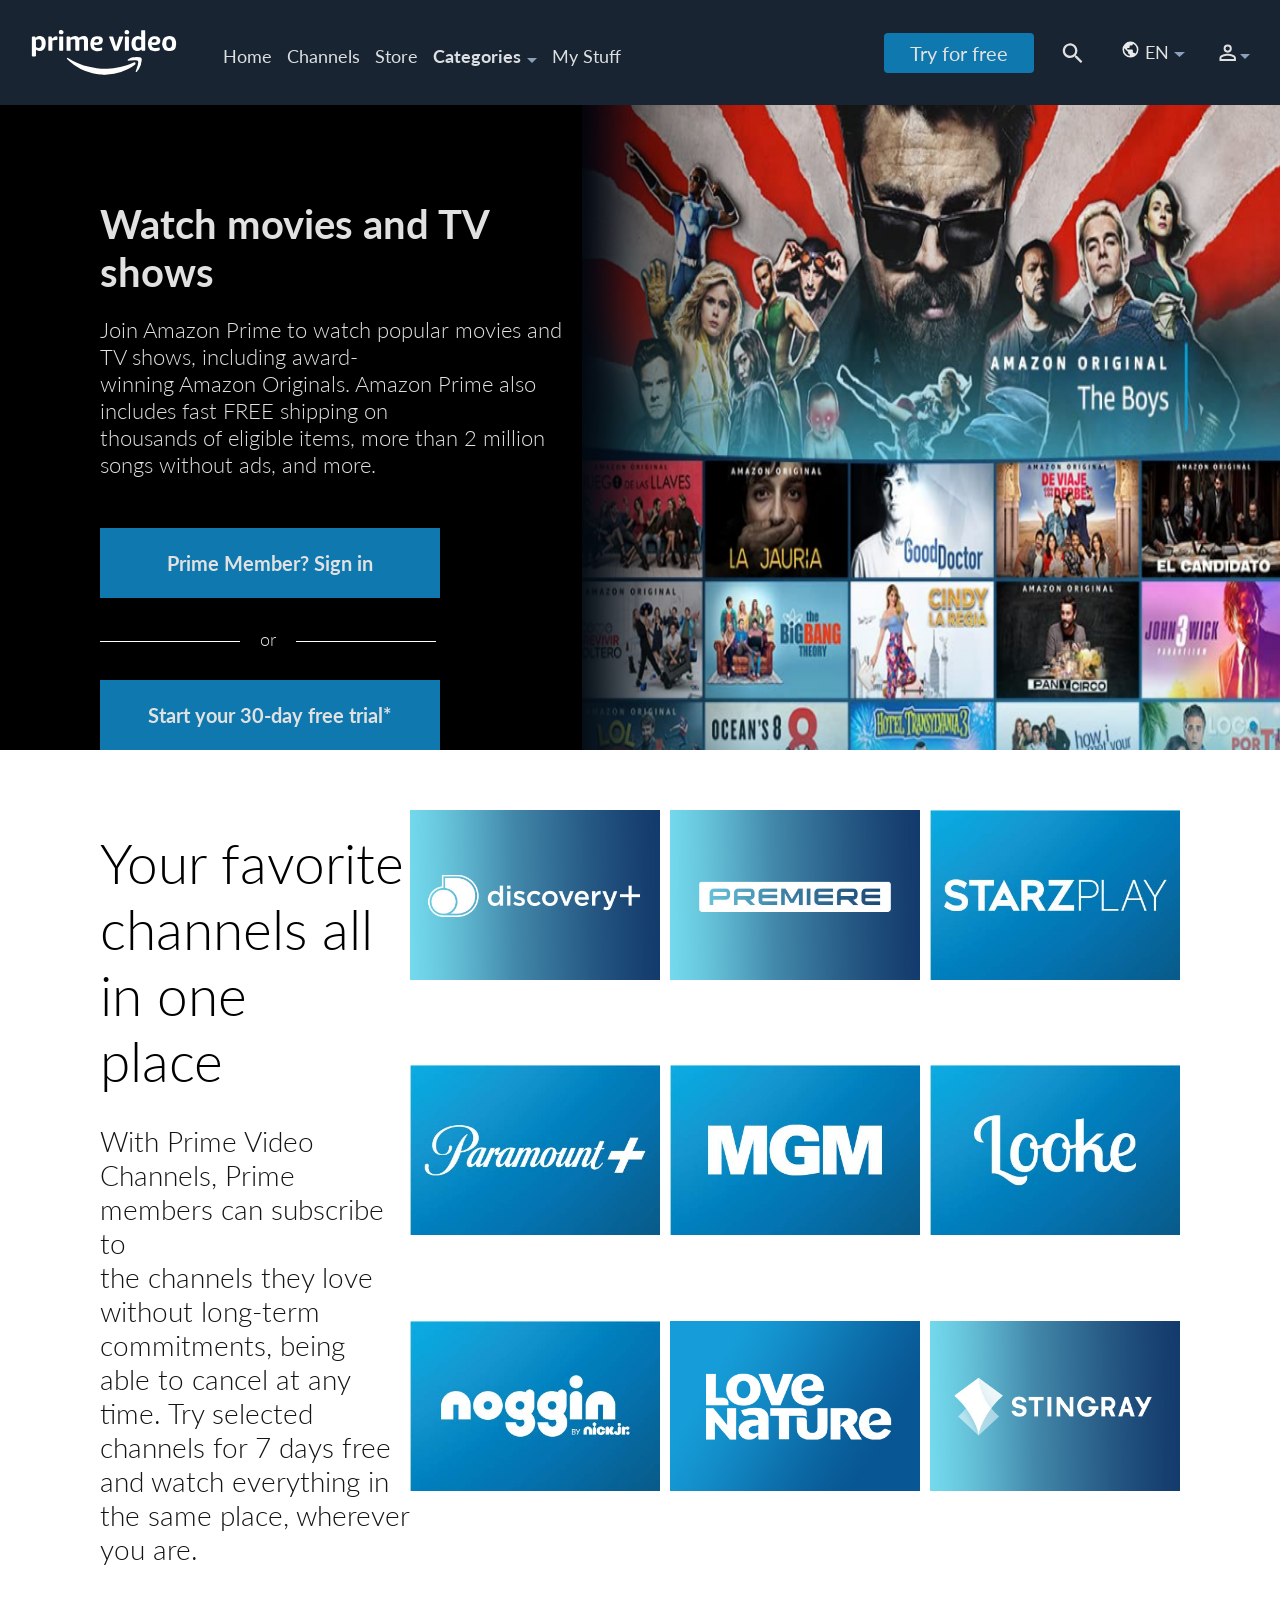
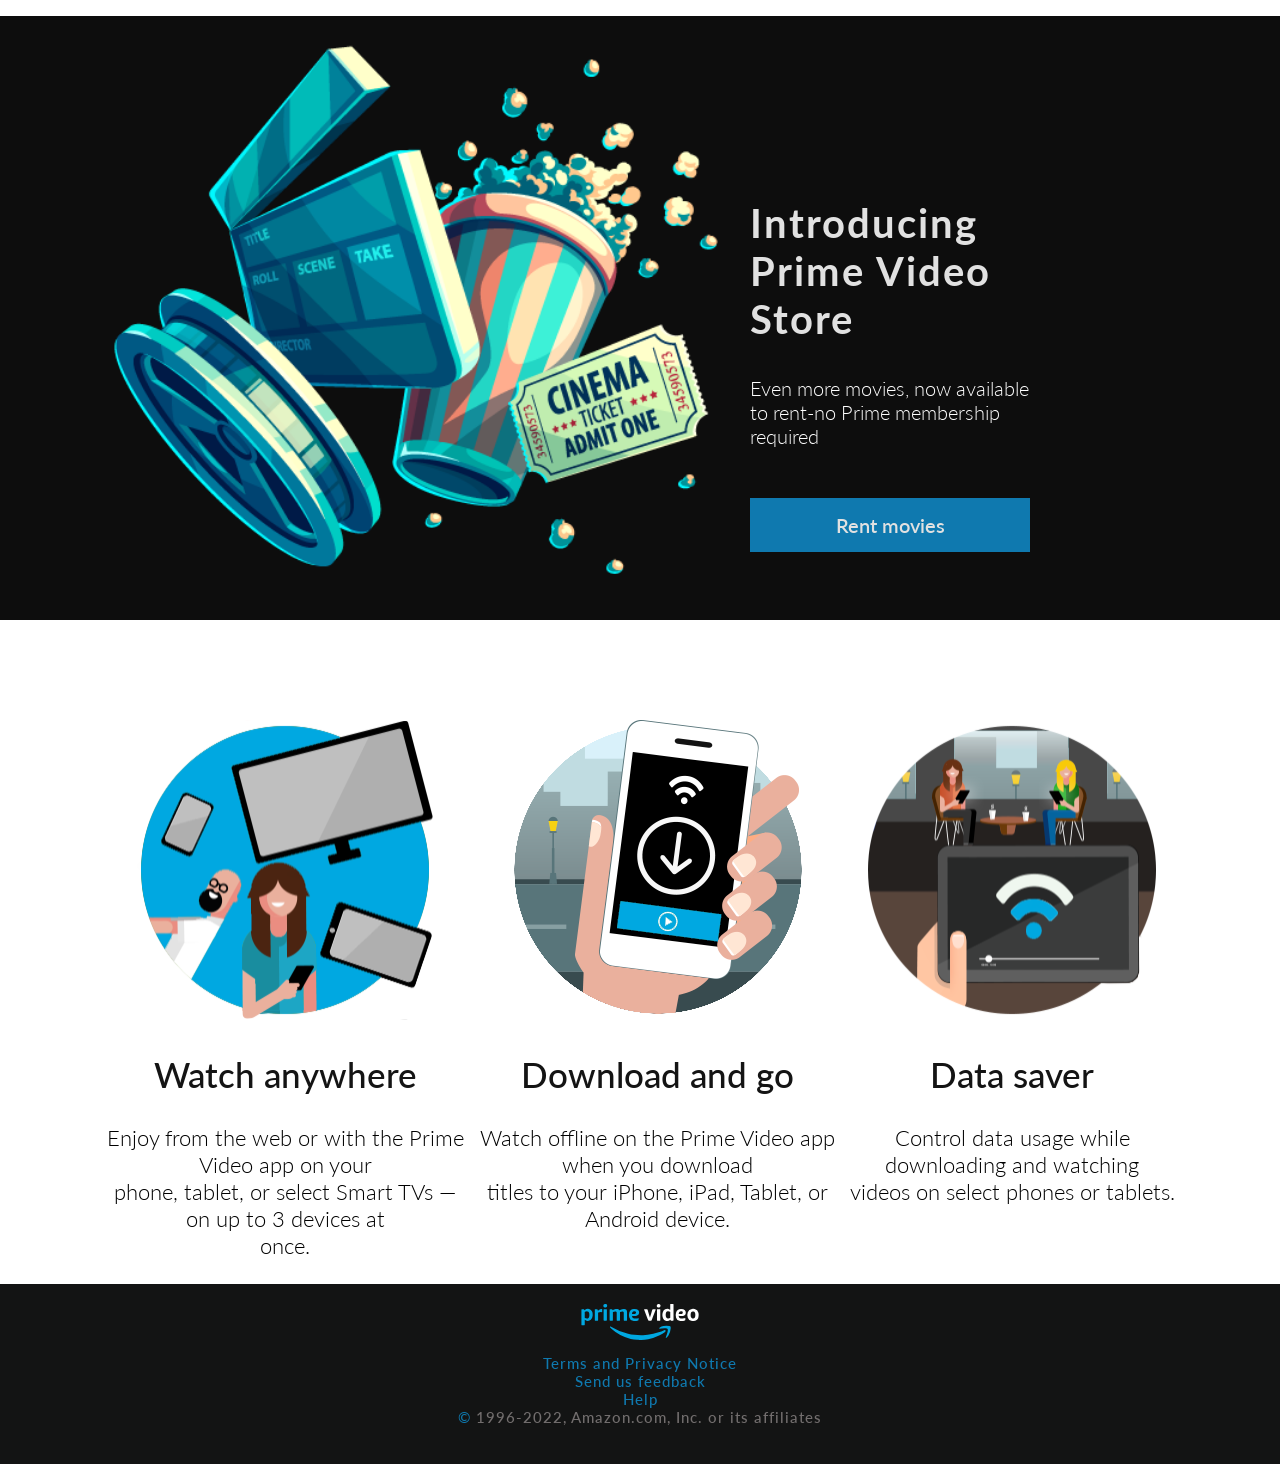
==== index.html @ 1337a3d6 "3rd commit" ====
<!DOCTYPE html>
<html lang="en">

<head>
    <meta charset="UTF-8">
    <meta http-equiv="X-UA-Compatible" content="IE=edge">
    <meta name="viewport" content="width=device-width, initial-scale=1.0">
    <title>Welcome | Amazon Prime Video</title>
    <link rel = "icon" href ="./imgs/linkrel-icon.jpg" >
    <link rel="preconnect" href="https://fonts.googleapis.com">
    <link rel="preconnect" href="https://fonts.gstatic.com" crossorigin>
    <link href="https://fonts.googleapis.com/css2?family=Lato:wght@300;400;700&display=swap" rel="stylesheet">
    <link rel="stylesheet" href="./styles.css">
</head>

<body>
    <header id="showcase">
        <ul class="left-list js-scroll"> 
            <li class="logo"><a href="#"><img src="./svgs/AmznLogo.svg"></a></li>
            <li><a href="#main">Home</a></li>
            <li><a href="#channels">Channels</a></li>
            <li><a href="#popcorn">Store</a></li>
            <li class='a-effect'><a href="#">Categories<img src="./svgs/Arrow-Down.svg"
                style="margin-left: 6px;"></a></li> 
            <li><a href="#">My Stuff</a></li>
        </ul>

        <ul class="right-list">
            <button class="small-button">Try for free</button>
            <li><a href="#"><img src="./svgs/Search.svg"></a></li>
            <li class="l-acronyms"><img src="./svgs/Global.svg">EN<img src="./svgs/Arrow-Down.svg"
                    style="margin-left: 5px; margin-bottom: 2px;"></li> <!--l-acronyms class pending-->
                    
            <li class="acc-effect"><img src="./svgs/Acc.svg" style="width: 25px;"><img src="./svgs/Arrow-Down.svg"
                    style="margin-bottom: 6px;"></li> <!--acc-effect class pending-->
        </ul>
    </header>
    <section id="all">
        
        <!-- Language Menu -->
        <section class="languages-section hover-effect-language">
            <div id="menu-l">

                <div class="tab-nav1">
                    <li>Bahasa Indonesia</li>
                    <li>Bahasa Melayu</li>
                    <li>Deustch</li>
                    <li id="mult-languages" class="language-en">English</li>
                    <li>Español</li>
                    <li>Français</li>
                    <li>Italiano</li>
                    <li>Magyar</li>
                    <li>Nederlands</li>
                    <li>Norsk</li>
                </div>

                <div class="tab-nav2">
                    <li>Polski</li>
                    <li id="mult-languages" class="language-pt">Português (Brasil)</li>
                    <li>Português (Portugal)</li>
                    <li>Română</li>
                    <li>Suomi</li>
                    <li>Svenska</li>
                    <li>Türkçe</li>
                    <li>Wikang Filipino</li>
                    <li>Čeština</li>
                    <li>Ελληνικά</li>
                    <li>Русский</li>
                </div>

                <div class="tab-nav3">
                    <li>עברית</li>
                    <li>العربية</li>
                    <li>हिन्दी</li>
                    <li>தமிழ்</li>
                    <li>తెలుగు</li>
                    <li>ไทย</li>
                    <li>日本語</li>
                    <li>简体中文</li>
                    <li>繁體中文</li>
                    <li>한국어</li>
                </div>
            </div>
        </section>

        <section id="main">
            <!-- Menu-Hoover categories -->
            <section class="categories-section hover-effect">
                <h2>Top Categories</h2>
                <div class="cards-categories">
                    <div class="card">
                        <p class="LT">Included with Prime</p>
                    </div>
                    <div class="card">
                        <p class="LT">Amazon Originals and Exclusives</p>
                    </div>
                    <div class="card">
                        <p>Movies</p>
                    </div>
                    <div class="card">
                        <p>TV</p>
                    </div>
                    <div class="card">
                        <p>Kids</p>
                    </div>
                    <div class="card">
                        <p>Sports</p>
                    </div>
                </div>

                <div class="divider"></div>

                <div class="list-section">

                    <div class="list-1">
                        <ul>Genres</ul>
                        <li>Action and adventure</li>
                        <li>Comedy</li>
                        <li>Drama</li>
                        <li>Documentary</li>
                        <li>Kids and family</li>
                        <li>Fantasy</li>
                        <li>Horror</li>
                    </div>

                    <div class="list-2">
                        <li>Romance</li>
                        <li>Science fiction</li>
                        <li>Suspense</li>
                        <li>Anime</li>
                        <li>Military and war</li>
                        <li>Crime</li>
                    </div>

                    <div class="list-3">
                        <ul>Other categories</ul>
                        <li>Recently added movies</li>
                        <li>Recently added TV</li>
                        <li>Award winners</li>
                        <li>Watch Party</li>
                        <li>Only for a limited time on a Prime</li>
                    </div>
                </div>
            </section>

            <!-- Menu Acc -->
            <section class="menu-acc menu-click-effect">
                <div class="acc-text">
                    <h4>Sign In</h4>
                </div>
                <div class="acc-text">
                    <h4>Watch Anywhere</h4>
                </div>
                <div class="acc-text">
                    <h4>Help</h4>
                </div>
            </section>

            <section class="section-texts">
            <div class="main-texts">
                <h1 class="large-text1">Watch movies and TV shows</h1>
                <p>Join Amazon Prime to watch popular movies and TV shows, including award-<br>
                    winning Amazon Originals. Amazon Prime also includes fast FREE shipping on<br>
                    thousands of eligible items, more than 2 million songs without ads, and more.</p>
                <div>
                    <ul>
                        <li><button class="large-button">Prime Member? Sign in</button></li>
                        <div class="divider">
                            <li class="d1"> <svg xmlns="http://www.w3.org/2000/svg" width="140" height="1"
                                    viewBox="0 0 140 1">
                                    <rect width="140" height="1" fill="#fff" />
                                </svg>
                            </li>

                            <span class="textdivider">or</span>

                            <li class="d2">
                                <svg xmlns="http://www.w3.org/2000/svg" width="140" height="1" viewBox="0 0 140 1">
                                    <rect width="140" height="1" fill="#fff" />
                                </svg>
                            </li>
                        </div>

                        <li><button class="large-button2">Start your 30-day free trial*</button></li>
                    </ul>
                </div>
           
            </div>
            
        </section>
        <img class="main-background" src="images/mainbackground-en.png">
        </section>

        <section id="channels">
            <div class="channelstexts">
                <h1>Your favorite channels all in one<br>
                    place</h1>
                <p>With Prime Video Channels, Prime members can subscribe to<br>
                    the channels they love without long-term commitments, being<br>
                    able to cancel at any time. Try selected channels for 7 days free<br>
                    and watch everything in the same place, wherever you are.</p>
            </div>

            <div class="channels-section">
                <div><img class="channel" src="images/card.jpg"></div>
                <div><img class="channel" src="images/card-1.jpg"></div>
                <div><img class="channel" src="images/card-2.jpg"></div>
                <div><img class="channel" src="images/card-3.jpg"></div>
                <div><img class="channel" src="images/card-4.jpg"></div>
                <div><img class="channel" src="images/card-5.jpg"></div>
                <div><img class="channel" src="images/card-6.jpg"></div>
                <div><img class="channel" src="images/card-7.jpg"></div>
                <div><img class="channel" src="images/card-8.jpg"></div>
            </div>
        </section>

        <section id="popcorn">
            <div class="movies-img"><img src="images/cinecamars.png"></div>

            <div class="p-texts">
                <h2>Introducing Prime Video Store</h2>
                <p>Even more movies, now available to rent-no Prime membership required</p>
                <button class="large-button">Rent movies</button>
            </div>
        </section>

        <section class="svg-amazon">
            <div>
                <img class="svg" src="./svgs/SVG-1.svg">
                <h2 class="text-svg"> Watch anywhere </h2>
                <p>Enjoy from the web or with the Prime Video app on your<br>
                    phone, tablet, or select Smart TVs — on up to 3 devices at<br>
                    once.</p>
            </div>

            <div>
                <img class="svg" src="./svgs/SVG-2.svg">
                <h2 class="text-svg"> Download and go </h2>
                <p>Watch offline on the Prime Video app when you download<br>
                    titles to your iPhone, iPad, Tablet, or Android device.</p>
            </div>

            <div>
                <img class="svg" src="./svgs/SVG-3.svg">
                <h2 class="text-svg"> Data saver </h2>
                <p>Control data usage while downloading and watching<br>
                    videos on select phones or tablets.</p>
            </div>
        </section>

        <footer>
            <ul class="js-scroll">
                <li><a href="#main" class="js-scroll"><img class="js-scroll img-footer" src="./svgs/AmazonLogo2.svg"></a></li>
                <p>Terms and Privacy Notice <br> Send us feedback <br> Help <br> ©<span> 1996-2022, Amazon.com, Inc. or
                        its
                        affiliates</span></p>
            </ul>
            <section class="modal-container modal-active"></section>
    </section>
    </footer>

    <script src="./script.js"></script>
</body>
</html>
---- styles.css ----
@charset "UTF-8";
/* line 4, ../Projects/AmznPrimeClone/AmazonPrimeVideoClone/EN/SASS/amzn.scss */
body,
main,
footer,
p,
h1,
ul,
li {
  padding: 0px;
  margin: 0px;
}

/* line 14, ../Projects/AmznPrimeClone/AmazonPrimeVideoClone/EN/SASS/amzn.scss */
ul {
  list-style: none;
}

/* line 17, ../Projects/AmznPrimeClone/AmazonPrimeVideoClone/EN/SASS/amzn.scss */
a {
  text-decoration: none;
}

/* line 22, ../Projects/AmznPrimeClone/AmazonPrimeVideoClone/EN/SASS/amzn.scss */
#showcase {
  display: flex;
  justify-content: space-between;
  position: fixed;
  width: 100%;
  height: 105px;
  background-color: #182431;
}

/* line 31, ../Projects/AmznPrimeClone/AmazonPrimeVideoClone/EN/SASS/amzn.scss */
.left-list {
  font-family: 'Lato';
  font-size: 18px;
  display: flex;
}

/* line 35, ../Projects/AmznPrimeClone/AmazonPrimeVideoClone/EN/SASS/amzn.scss */
.left-list .logo {
  padding: 30px;
}

/* line 38, ../Projects/AmznPrimeClone/AmazonPrimeVideoClone/EN/SASS/amzn.scss */
.left-list a {
  color: rgba(242, 244, 246, 0.9);
}

/* line 41, ../Projects/AmznPrimeClone/AmazonPrimeVideoClone/EN/SASS/amzn.scss */
.left-list .a-effect {
  font-weight: bold;
}

/* line 44, ../Projects/AmznPrimeClone/AmazonPrimeVideoClone/EN/SASS/amzn.scss */
.left-list li {
  padding: 45px 0px 44px 15px;
}

/* line 49, ../Projects/AmznPrimeClone/AmazonPrimeVideoClone/EN/SASS/amzn.scss */
.right-list {
  display: flex;
}

/* line 51, ../Projects/AmznPrimeClone/AmazonPrimeVideoClone/EN/SASS/amzn.scss */
.right-list li {
  margin-top: 40px;
  margin-right: 30px;
  color: #E1E1E1;
}

/* line 56, ../Projects/AmznPrimeClone/AmazonPrimeVideoClone/EN/SASS/amzn.scss */
.right-list .l-acronyms {
  font-family: 'Lato';
  font-size: 18px;
  cursor: pointer;
}

/* line 61, ../Projects/AmznPrimeClone/AmazonPrimeVideoClone/EN/SASS/amzn.scss */
.right-list a {
  color: #E1E1E1;
}

/* line 66, ../Projects/AmznPrimeClone/AmazonPrimeVideoClone/EN/SASS/amzn.scss */
.small-button {
  position: relative;
  cursor: pointer;
  width: 150px;
  height: 40px;
  margin-top: 33px;
  margin-right: 25px;
  margin-bottom: 32px;
  background-color: #0F79AF;
  border: #E1E1E1;
  border-radius: 4px;
  color: #E1E1E1;
  font-size: 20px;
  font-family: "Lato", arial;
  font-weight: regular 400;
  color: #E1E1E1;
}

/* line 79, ../Projects/AmznPrimeClone/AmazonPrimeVideoClone/EN/SASS/amzn.scss */
.small-button a {
  color: #E1E1E1;
}

/* line 83, ../Projects/AmznPrimeClone/AmazonPrimeVideoClone/EN/SASS/amzn.scss */
.small-button:hover {
  transition: 0.6s;
  background-color: #1a9ada;
}

/* line 89, ../Projects/AmznPrimeClone/AmazonPrimeVideoClone/EN/SASS/amzn.scss */
.hover-effect-language {
  display: none !important;
}

/* line 94, ../Projects/AmznPrimeClone/AmazonPrimeVideoClone/EN/SASS/amzn.scss */
.languages-section #menu-l {
  display: grid;
  grid-template-columns: repeat(3, 1fr);
  width: 611px;
  height: 644px;
  background-color: #27323d;
  bottom: 26.5%;
  left: 62.4%;
  list-style: none;
  flex-wrap: wrap;
  border-radius: 4px;
  box-shadow: 0 0 0.5em black;
  cursor: pointer;
  position: absolute;
  position: fixed;
  z-index: 4;
}

/* line 110, ../Projects/AmznPrimeClone/AmazonPrimeVideoClone/EN/SASS/amzn.scss */
.languages-section #menu-l li {
  display: block;
  list-style: none;
  font-family: Lato;
  font-size: 18px;
  font-weight: 400;
  color: #c4cacf;
  padding: 20px 46px 10px 44px;
}

/* line 119, ../Projects/AmznPrimeClone/AmazonPrimeVideoClone/EN/SASS/amzn.scss */
.languages-section #menu-l .tab-nav1,
.languages-section #menu-l .tab-nav2 {
  border-right: 1px solid #000;
}

/* line 123, ../Projects/AmznPrimeClone/AmazonPrimeVideoClone/EN/SASS/amzn.scss */
.languages-section #menu-l li:hover {
  transition: 0.8s;
  background-color: #64778a;
}

/* line 127, ../Projects/AmznPrimeClone/AmazonPrimeVideoClone/EN/SASS/amzn.scss */
.languages-section #menu-l .language-en {
  color: white;
}

/* line 130, ../Projects/AmznPrimeClone/AmazonPrimeVideoClone/EN/SASS/amzn.scss */
.languages-section #menu-l .language-en::before {
  content: "✓";
  margin-right: 8px;
}

/* line 138, ../Projects/AmznPrimeClone/AmazonPrimeVideoClone/EN/SASS/amzn.scss */
.hover-effect {
  display: none !important;
}

/* line 141, ../Projects/AmznPrimeClone/AmazonPrimeVideoClone/EN/SASS/amzn.scss */
.categories-section {
  display: flex;
  justify-content: center;
  width: 100vw;
  height: 400px;
  background: #122739;
  background: linear-gradient(163deg, #122739 23%, #0c1c2a 48%);
  color: white;
  position: absolute;
  position: fixed;
  bottom: 50%;
}

/* line 152, ../Projects/AmznPrimeClone/AmazonPrimeVideoClone/EN/SASS/amzn.scss */
.categories-section h2 {
  font-family: "Lato";
  font-size: 18px;
  font-weight: 400;
  position: absolute;
  bottom: 82%;
  left: 22.2%;
}

/* line 160, ../Projects/AmznPrimeClone/AmazonPrimeVideoClone/EN/SASS/amzn.scss */
.categories-section .cards-categories {
  display: grid;
  grid-template-columns: repeat(3, 0.5fr);
  gap: 25px;
  margin-bottom: 500px;
  margin-top: 5%;
  margin-left: 15%;
}

/* line 168, ../Projects/AmznPrimeClone/AmazonPrimeVideoClone/EN/SASS/amzn.scss */
.categories-section .card {
  flex-wrap: wrap;
  width: 175px;
  height: 90px;
  background-color: #144e77;
  border-radius: 4px;
  cursor: pointer;
}

/* line 175, ../Projects/AmznPrimeClone/AmazonPrimeVideoClone/EN/SASS/amzn.scss */
.categories-section .card .LT,
.categories-section .card p {
  text-align: center;
  font-family: "Lato";
  font-size: 16px;
  font-weight: 600;
  padding: 32px 20px 0px 20px;
  line-height: 22px;
}

/* line 184, ../Projects/AmznPrimeClone/AmazonPrimeVideoClone/EN/SASS/amzn.scss */
.categories-section .card .LT {
  padding-top: 22px;
}

/* line 188, ../Projects/AmznPrimeClone/AmazonPrimeVideoClone/EN/SASS/amzn.scss */
.categories-section .card:hover {
  box-shadow: 0 0 0 2px white;
}

/* line 191, ../Projects/AmznPrimeClone/AmazonPrimeVideoClone/EN/SASS/amzn.scss */
.categories-section .list-section {
  margin-top: 2%;
  margin-left: 50px;
  display: flex;
  list-style: none;
}

/* line 196, ../Projects/AmznPrimeClone/AmazonPrimeVideoClone/EN/SASS/amzn.scss */
.categories-section .list-section .list-1,
.categories-section .list-section .list-2,
.categories-section .list-section .list-3 li {
  cursor: pointer;
}

/* line 201, ../Projects/AmznPrimeClone/AmazonPrimeVideoClone/EN/SASS/amzn.scss */
.categories-section .list-section .list-2 {
  margin-top: 3.3%;
}

/* line 204, ../Projects/AmznPrimeClone/AmazonPrimeVideoClone/EN/SASS/amzn.scss */
.categories-section .list-section ul {
  font-family: "Lato";
}

/* line 207, ../Projects/AmznPrimeClone/AmazonPrimeVideoClone/EN/SASS/amzn.scss */
.categories-section .list-section li {
  font-family: "Lato";
  font-size: 16px;
  color: #63758a;
  margin-right: 50px;
  padding-top: 15px;
}

/* line 215, ../Projects/AmznPrimeClone/AmazonPrimeVideoClone/EN/SASS/amzn.scss */
.categories-section .list-section li:hover {
  color: white;
  transition: 0.4s;
}

/* line 219, ../Projects/AmznPrimeClone/AmazonPrimeVideoClone/EN/SASS/amzn.scss */
.categories-section .divider {
  margin-left: 50px;
  width: 1px;
  height: 340px;
  background-color: white;
}

/* line 228, ../Projects/AmznPrimeClone/AmazonPrimeVideoClone/EN/SASS/amzn.scss */
.menu-acc {
  width: 200px;
  height: auto;
  position: absolute;
  position: fixed;
  z-index: 4;
  background-color: #27323d;
  box-shadow: 0 0 0.5em black;
  left: 87.6%;
  bottom: 70%;
  font-size: 20px;
}

/* line 239, ../Projects/AmznPrimeClone/AmazonPrimeVideoClone/EN/SASS/amzn.scss */
.menu-acc .acc-text {
  font-size: 20px;
  font-size: 14px;
  font-family: "Lato", arial;
  font-weight: light 300;
  color: #E1E1E1;
  font-size: 18px;
  font-weight: 400;
  color: rgba(242, 244, 246, 0.9);
  padding-left: 22px;
  border-bottom: 1px solid #434f5d;
  cursor: pointer;
  padding-top: 0.5px;
}

/* line 250, ../Projects/AmznPrimeClone/AmazonPrimeVideoClone/EN/SASS/amzn.scss */
.menu-acc h4 {
  font-size: 14px;
  font-family: "Lato", arial;
  font-weight: light 300;
  color: #E1E1E1;
  font-size: 18px;
  font-weight: 400;
  color: rgba(242, 244, 246, 0.9);
  padding-left: 2px;
}

/* line 258, ../Projects/AmznPrimeClone/AmazonPrimeVideoClone/EN/SASS/amzn.scss */
.acc-text:hover {
  transition: 0.8s;
  background-color: #64778a;
}

/* line 263, ../Projects/AmznPrimeClone/AmazonPrimeVideoClone/EN/SASS/amzn.scss */
.acc-effect {
  cursor: pointer;
}

/* line 267, ../Projects/AmznPrimeClone/AmazonPrimeVideoClone/EN/SASS/amzn.scss */
.menu-click-effect {
  display: none !important;
}

/* line 272, ../Projects/AmznPrimeClone/AmazonPrimeVideoClone/EN/SASS/amzn.scss */
#main {
  height: 650px;
  padding-top: 100px;
  display: flex;
  justify-content: space-between;
  background-color: #000;
}

/* line 279, ../Projects/AmznPrimeClone/AmazonPrimeVideoClone/EN/SASS/amzn.scss */
#main .small-words {
  margin-top: 50px;
  font-size: 14px;
  font-family: "Lato", arial;
  font-weight: light 300;
  color: #E1E1E1;
  font-weight: 300;
  font-size: 16px;
}

/* line 286, ../Projects/AmznPrimeClone/AmazonPrimeVideoClone/EN/SASS/amzn.scss */
#main .section-texts {
  display: flex;
}

/* line 290, ../Projects/AmznPrimeClone/AmazonPrimeVideoClone/EN/SASS/amzn.scss */
#main .main-texts {
  margin-left: 100px;
}

/* line 292, ../Projects/AmznPrimeClone/AmazonPrimeVideoClone/EN/SASS/amzn.scss */
#main .main-texts h1 {
  font-size: 40px;
  font-weight: f-weight;
  font-family: "Lato", arial;
  color: #E1E1E1;
  font-weight: 500px;
  padding-top: 100px;
}

/* line 297, ../Projects/AmznPrimeClone/AmazonPrimeVideoClone/EN/SASS/amzn.scss */
#main .main-texts p {
  font-size: 20px;
  font-family: "Lato", arial;
  font-weight: regular 400;
  color: #E1E1E1;
  font-weight: 300;
  font-size: 22px;
  padding-top: 20px;
}

/* line 306, ../Projects/AmznPrimeClone/AmazonPrimeVideoClone/EN/SASS/amzn.scss */
#main .large-button {
  width: 340px;
  height: 70px;
  margin-top: 50px;
  background-color: #0F79AF;
  border: none;
  font-size: 20px;
  font-family: "Lato", arial;
  font-weight: bold 700;
  color: #E1E1E1;
  font-weight: bold;
  cursor: pointer;
}

/* line 317, ../Projects/AmznPrimeClone/AmazonPrimeVideoClone/EN/SASS/amzn.scss */
#main .large-button2 {
  width: 340px;
  height: 70px;
  margin-top: 30px;
  background-color: #0F79AF;
  border: none;
  font-size: 20px;
  font-family: "Lato", arial;
  font-weight: bold 700;
  color: #E1E1E1;
  font-weight: bold;
  cursor: pointer;
}

/* line 328, ../Projects/AmznPrimeClone/AmazonPrimeVideoClone/EN/SASS/amzn.scss */
#main .divider {
  margin-top: 30px;
  display: flex;
}

/* line 331, ../Projects/AmznPrimeClone/AmazonPrimeVideoClone/EN/SASS/amzn.scss */
#main .divider .textdivider {
  font-family: lato;
  font-weight: 300;
  font-size: 18px;
  padding-left: 20px;
  color: #E1E1E1;
}

/* line 338, ../Projects/AmznPrimeClone/AmazonPrimeVideoClone/EN/SASS/amzn.scss */
#main .divider .d2 {
  padding-left: 20px;
}

/* line 343, ../Projects/AmznPrimeClone/AmazonPrimeVideoClone/EN/SASS/amzn.scss */
#main .main-background {
  height: auto;
  width: 54.5%;
}

/* line 351, ../Projects/AmznPrimeClone/AmazonPrimeVideoClone/EN/SASS/amzn.scss */
#channels {
  display: flex;
  justify-content: space-between;
  margin-left: 100px;
  margin-right: 100px;
}

/* line 356, ../Projects/AmznPrimeClone/AmazonPrimeVideoClone/EN/SASS/amzn.scss */
#channels h1 {
  font-size: 55px;
  font-weight: light 300;
  font-family: "Lato", arial;
  color: #000000;
  font-weight: 300;
  padding-top: 80px;
}

/* line 361, ../Projects/AmznPrimeClone/AmazonPrimeVideoClone/EN/SASS/amzn.scss */
#channels p {
  padding-top: 30px;
  font-size: 28px;
  font-family: "Lato", arial;
  font-weight: light 300;
  color: #141414;
  font-weight: 300;
}

/* line 368, ../Projects/AmznPrimeClone/AmazonPrimeVideoClone/EN/SASS/amzn.scss */
.channels-section {
  margin-top: 60px;
  display: grid;
  grid-template-columns: repeat(3, 1fr);
  gap: 10px;
}

/* line 373, ../Projects/AmznPrimeClone/AmazonPrimeVideoClone/EN/SASS/amzn.scss */
.channels-section .channels-section:hover {
  border: 2px solid white;
}

/* line 376, ../Projects/AmznPrimeClone/AmazonPrimeVideoClone/EN/SASS/amzn.scss */
.channels-section .channel {
  width: 250px;
  height: 170px;
  cursor: pointer;
}

/* line 383, ../Projects/AmznPrimeClone/AmazonPrimeVideoClone/EN/SASS/amzn.scss */
.channel:hover {
  transition: 0.3s;
  box-shadow: 0 0 1em black;
}

/* line 389, ../Projects/AmznPrimeClone/AmazonPrimeVideoClone/EN/SASS/amzn.scss */
#popcorn {
  margin-top: 50px;
  display: flex;
  justify-content: space-between;
  background-color: #0D0D0D;
}

/* line 394, ../Projects/AmznPrimeClone/AmazonPrimeVideoClone/EN/SASS/amzn.scss */
#popcorn .p-texts {
  color: white;
  margin-right: 400px;
}

/* line 397, ../Projects/AmznPrimeClone/AmazonPrimeVideoClone/EN/SASS/amzn.scss */
#popcorn .p-texts h2 {
  padding-top: 150px;
  font-size: 40px;
  font-weight: f-weight;
  font-family: "Lato", arial;
  color: #E1E1E1;
  letter-spacing: 2px;
}

/* line 402, ../Projects/AmznPrimeClone/AmazonPrimeVideoClone/EN/SASS/amzn.scss */
#popcorn .p-texts p {
  margin-top: 10px;
  font-size: 20px;
  font-family: "Lato", arial;
  font-weight: light 300;
  font-weight: 300;
}

/* line 407, ../Projects/AmznPrimeClone/AmazonPrimeVideoClone/EN/SASS/amzn.scss */
#popcorn .p-texts .large-button {
  width: 280px;
  height: 54px;
  margin-top: 50px;
  background-color: #0F79AF;
  border: none;
  font-size: 20px;
  font-family: "Lato", arial;
  font-weight: bold 700;
  color: #E1E1E1;
  font-weight: 600;
  cursor: pointer;
}

/* line 418, ../Projects/AmznPrimeClone/AmazonPrimeVideoClone/EN/SASS/amzn.scss */
#popcorn img {
  margin-left: 100px;
  width: 650px;
  height: 600px;
}

/* line 426, ../Projects/AmznPrimeClone/AmazonPrimeVideoClone/EN/SASS/amzn.scss */
.svg-amazon {
  text-align: center;
  display: flex;
  justify-content: space-around;
  padding-top: 100px;
  margin-left: 100px;
  margin-right: 100px;
}

/* line 433, ../Projects/AmznPrimeClone/AmazonPrimeVideoClone/EN/SASS/amzn.scss */
.svg-amazon .svg {
  width: 300px;
  height: 300px;
}

/* line 437, ../Projects/AmznPrimeClone/AmazonPrimeVideoClone/EN/SASS/amzn.scss */
.svg-amazon h2 {
  font-size: 28px;
  font-family: "Lato", arial;
  font-weight: light 300;
  color: #141414;
  font-size: 35px;
  font-weight: 500;
}

/* line 442, ../Projects/AmznPrimeClone/AmazonPrimeVideoClone/EN/SASS/amzn.scss */
.svg-amazon p {
  font-size: 20px;
  font-family: "Lato", arial;
  font-weight: regular 400;
  font-size: 22px;
  font-weight: 300;
}

/* line 450, ../Projects/AmznPrimeClone/AmazonPrimeVideoClone/EN/SASS/amzn.scss */
footer {
  text-align: center;
  background-color: #131414;
  width: 100%;
  height: 20vh;
  margin-top: 25px;
}

/* line 456, ../Projects/AmznPrimeClone/AmazonPrimeVideoClone/EN/SASS/amzn.scss */
footer img {
  padding-top: 10px;
  width: 150px;
  height: 56px;
  cursor: pointer;
}

/* line 462, ../Projects/AmznPrimeClone/AmazonPrimeVideoClone/EN/SASS/amzn.scss */
footer p {
  font-size: 14px;
  font-family: "Lato", arial;
  font-weight: light 300;
  color: #E1E1E1;
  font-size: 15px;
  letter-spacing: 1px;
  font-weight: 500;
  color: #0F79AF;
}

/* line 469, ../Projects/AmznPrimeClone/AmazonPrimeVideoClone/EN/SASS/amzn.scss */
footer span {
  color: #726e6e;
}

/* line 475, ../Projects/AmznPrimeClone/AmazonPrimeVideoClone/EN/SASS/amzn.scss */
.modal-active {
  display: none !important;
}

/* line 479, ../Projects/AmznPrimeClone/AmazonPrimeVideoClone/EN/SASS/amzn.scss */
.modal-container {
  height: 100vh;
  width: 100%;
  background: rgba(0, 0, 0, 0.5);
  position: fixed;
  top: 0;
  left: 0;
  z-index: 3;
  display: block;
}

/*# sourceMappingURL=amzn.css.map */
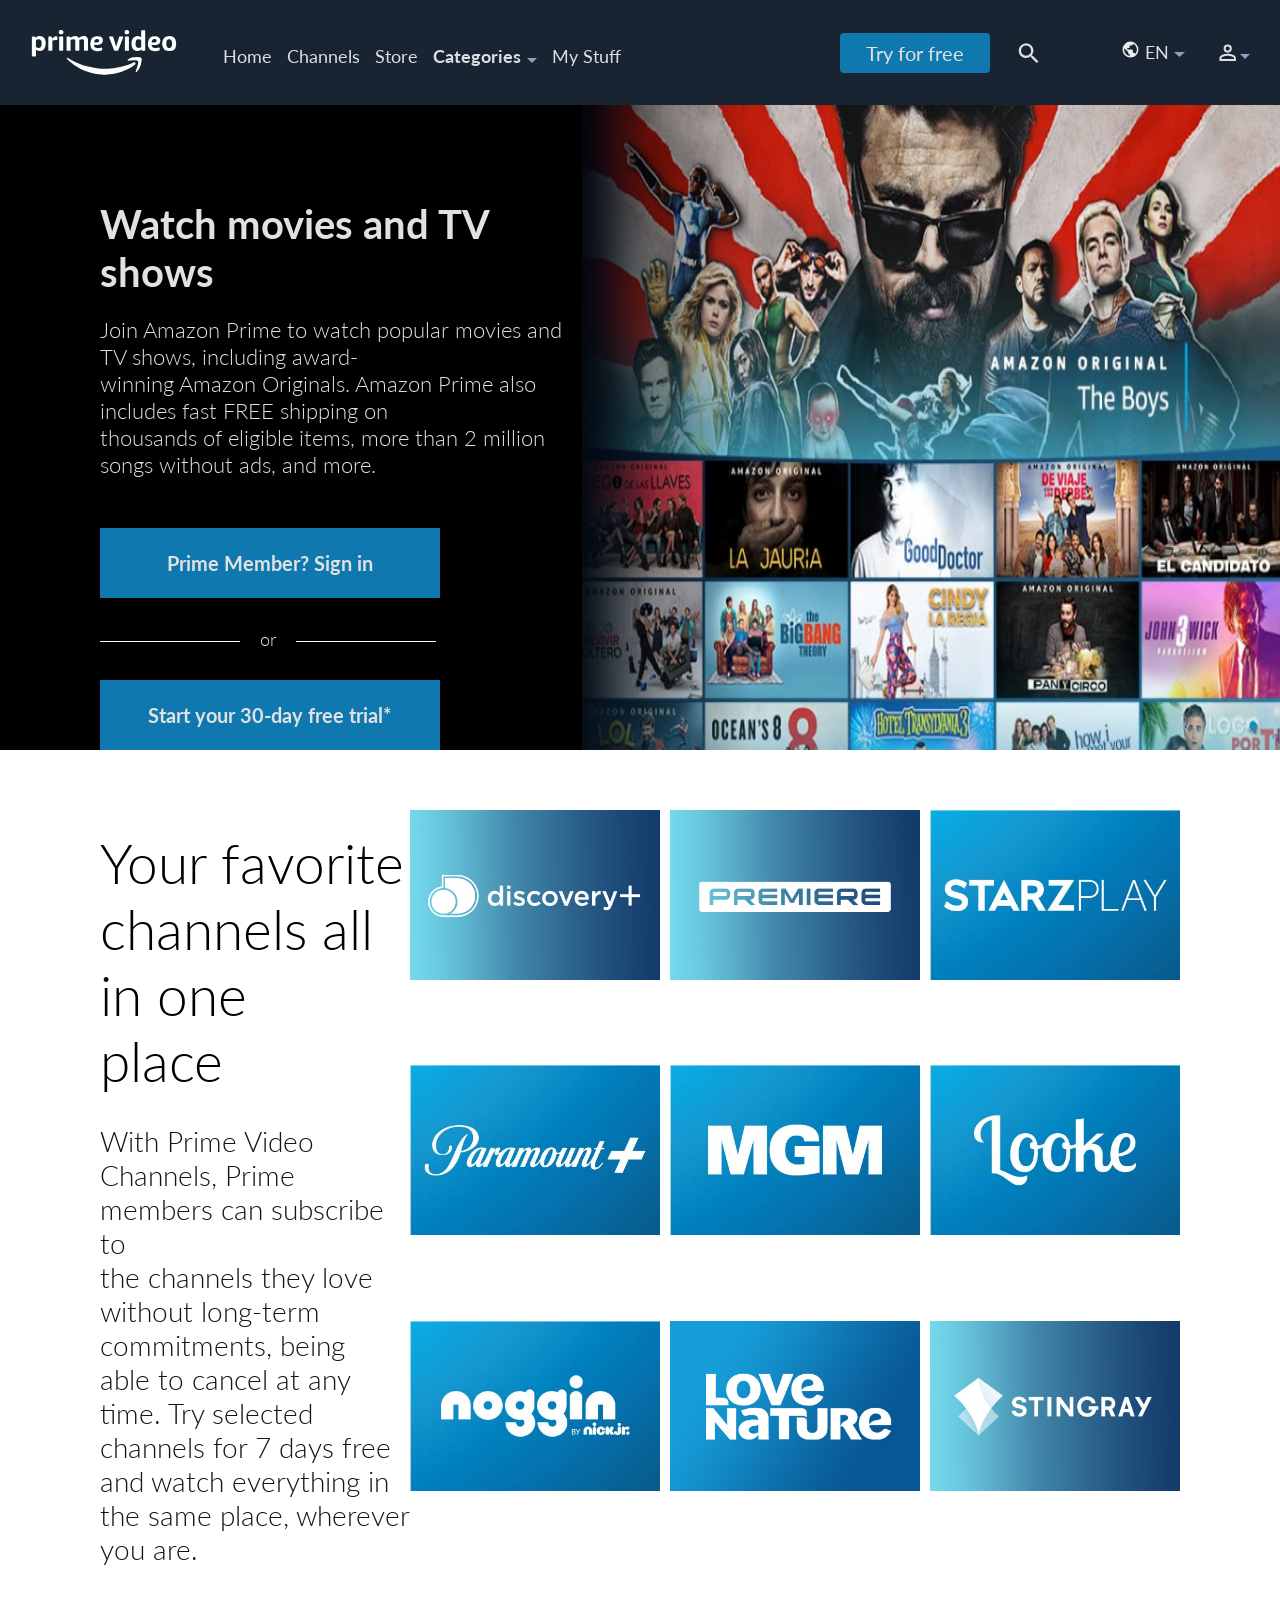
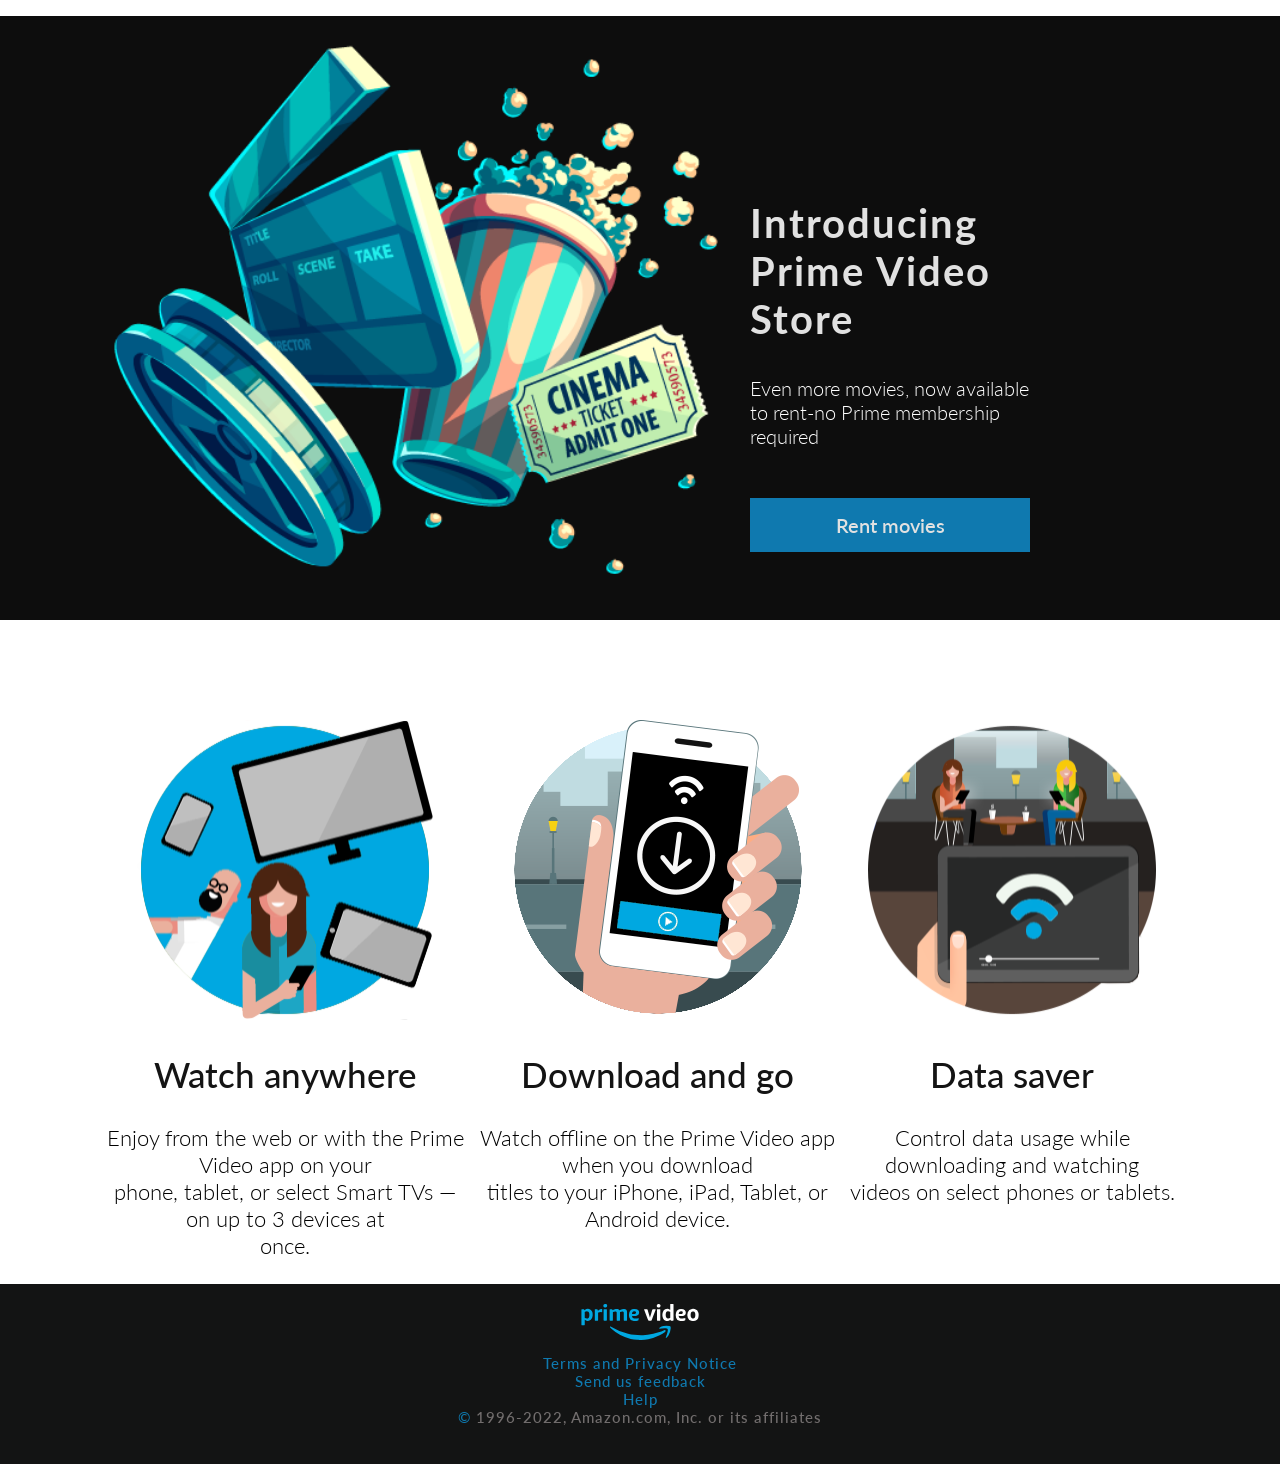
==== commit 0093a5e3: "Improvised Css Code" ====
--- a/index.html
+++ b/index.html
@@ -27,7 +27,14 @@
 
         <ul class="right-list">
             <button class="small-button">Try for free</button>
-            <li><a href="#"><img src="./svgs/Search.svg"></a></li>
+            <li class="search-wrapper">
+                <img src="./svgs/Search.svg" class="search-icon" />
+                <input 
+                    type="text" 
+                    class="search-input" 
+                    placeholder="Search movies, TV shows..."/>
+            </li>
+
             <li class="l-acronyms"><img src="./svgs/Global.svg">EN<img src="./svgs/Arrow-Down.svg"
                     style="margin-left: 5px; margin-bottom: 2px;"></li> <!--l-acronyms class pending-->
                     
--- a/styles.css
+++ b/styles.css
@@ -1,5 +1,5 @@
 @charset "UTF-8";
-/* line 4, ../Projects/AmznPrimeClone/AmazonPrimeVideoClone/EN/SASS/amzn.scss */
+
 body,
 main,
 footer,
@@ -11,17 +11,14 @@
   margin: 0px;
 }
 
-/* line 14, ../Projects/AmznPrimeClone/AmazonPrimeVideoClone/EN/SASS/amzn.scss */
 ul {
   list-style: none;
 }
 
-/* line 17, ../Projects/AmznPrimeClone/AmazonPrimeVideoClone/EN/SASS/amzn.scss */
 a {
   text-decoration: none;
 }
 
-/* line 22, ../Projects/AmznPrimeClone/AmazonPrimeVideoClone/EN/SASS/amzn.scss */
 #showcase {
   display: flex;
   justify-content: space-between;
@@ -31,58 +28,83 @@
   background-color: #182431;
 }
 
-/* line 31, ../Projects/AmznPrimeClone/AmazonPrimeVideoClone/EN/SASS/amzn.scss */
+.search-input {
+  width: 0;
+  opacity: 0;
+  margin-left: 12px;
+  padding: 10px 14px;
+  height: 40px;
+  border-radius: 4px;
+  border: none;
+  outline: none;
+  font-size: 16px;
+  background-color: #ffffff;
+  transition: all 0.3s ease;
+}
+
+.search-wrapper.active .search-input {
+  width: 320px;
+  opacity: 1;
+}
+
+@media (max-width: 1024px) {
+  .search-wrapper.active .search-input {
+    width: 260px;
+  }
+}
+
+@media (max-width: 768px) {
+  .search-wrapper.active .search-input {
+    width: 200px;
+  }
+}
+
+.right-list li.search-wrapper {
+  margin-top: 32px;
+}
+
 .left-list {
-  font-family: 'Lato';
+  font-family: "Lato";
   font-size: 18px;
   display: flex;
 }
 
-/* line 35, ../Projects/AmznPrimeClone/AmazonPrimeVideoClone/EN/SASS/amzn.scss */
 .left-list .logo {
   padding: 30px;
 }
 
-/* line 38, ../Projects/AmznPrimeClone/AmazonPrimeVideoClone/EN/SASS/amzn.scss */
 .left-list a {
   color: rgba(242, 244, 246, 0.9);
 }
 
-/* line 41, ../Projects/AmznPrimeClone/AmazonPrimeVideoClone/EN/SASS/amzn.scss */
 .left-list .a-effect {
   font-weight: bold;
 }
 
-/* line 44, ../Projects/AmznPrimeClone/AmazonPrimeVideoClone/EN/SASS/amzn.scss */
 .left-list li {
   padding: 45px 0px 44px 15px;
 }
 
-/* line 49, ../Projects/AmznPrimeClone/AmazonPrimeVideoClone/EN/SASS/amzn.scss */
 .right-list {
   display: flex;
 }
 
-/* line 51, ../Projects/AmznPrimeClone/AmazonPrimeVideoClone/EN/SASS/amzn.scss */
 .right-list li {
   margin-top: 40px;
   margin-right: 30px;
   color: #E1E1E1;
 }
 
-/* line 56, ../Projects/AmznPrimeClone/AmazonPrimeVideoClone/EN/SASS/amzn.scss */
 .right-list .l-acronyms {
-  font-family: 'Lato';
+  font-family: "Lato";
   font-size: 18px;
   cursor: pointer;
 }
 
-/* line 61, ../Projects/AmznPrimeClone/AmazonPrimeVideoClone/EN/SASS/amzn.scss */
 .right-list a {
   color: #E1E1E1;
 }
 
-/* line 66, ../Projects/AmznPrimeClone/AmazonPrimeVideoClone/EN/SASS/amzn.scss */
 .small-button {
   position: relative;
   cursor: pointer;
@@ -98,26 +120,21 @@
   font-size: 20px;
   font-family: "Lato", arial;
   font-weight: regular 400;
-  color: #E1E1E1;
-}
-
-/* line 79, ../Projects/AmznPrimeClone/AmazonPrimeVideoClone/EN/SASS/amzn.scss */
+}
+
 .small-button a {
   color: #E1E1E1;
 }
 
-/* line 83, ../Projects/AmznPrimeClone/AmazonPrimeVideoClone/EN/SASS/amzn.scss */
 .small-button:hover {
   transition: 0.6s;
   background-color: #1a9ada;
 }
 
-/* line 89, ../Projects/AmznPrimeClone/AmazonPrimeVideoClone/EN/SASS/amzn.scss */
 .hover-effect-language {
   display: none !important;
 }
 
-/* line 94, ../Projects/AmznPrimeClone/AmazonPrimeVideoClone/EN/SASS/amzn.scss */
 .languages-section #menu-l {
   display: grid;
   grid-template-columns: repeat(3, 1fr);
@@ -131,12 +148,10 @@
   border-radius: 4px;
   box-shadow: 0 0 0.5em black;
   cursor: pointer;
-  position: absolute;
   position: fixed;
   z-index: 4;
 }
 
-/* line 110, ../Projects/AmznPrimeClone/AmazonPrimeVideoClone/EN/SASS/amzn.scss */
 .languages-section #menu-l li {
   display: block;
   list-style: none;
@@ -147,35 +162,29 @@
   padding: 20px 46px 10px 44px;
 }
 
-/* line 119, ../Projects/AmznPrimeClone/AmazonPrimeVideoClone/EN/SASS/amzn.scss */
 .languages-section #menu-l .tab-nav1,
 .languages-section #menu-l .tab-nav2 {
   border-right: 1px solid #000;
 }
 
-/* line 123, ../Projects/AmznPrimeClone/AmazonPrimeVideoClone/EN/SASS/amzn.scss */
 .languages-section #menu-l li:hover {
   transition: 0.8s;
   background-color: #64778a;
 }
 
-/* line 127, ../Projects/AmznPrimeClone/AmazonPrimeVideoClone/EN/SASS/amzn.scss */
 .languages-section #menu-l .language-en {
   color: white;
 }
 
-/* line 130, ../Projects/AmznPrimeClone/AmazonPrimeVideoClone/EN/SASS/amzn.scss */
 .languages-section #menu-l .language-en::before {
   content: "✓";
   margin-right: 8px;
 }
 
-/* line 138, ../Projects/AmznPrimeClone/AmazonPrimeVideoClone/EN/SASS/amzn.scss */
 .hover-effect {
   display: none !important;
 }
 
-/* line 141, ../Projects/AmznPrimeClone/AmazonPrimeVideoClone/EN/SASS/amzn.scss */
 .categories-section {
   display: flex;
   justify-content: center;
@@ -184,12 +193,10 @@
   background: #122739;
   background: linear-gradient(163deg, #122739 23%, #0c1c2a 48%);
   color: white;
-  position: absolute;
   position: fixed;
   bottom: 50%;
 }
 
-/* line 152, ../Projects/AmznPrimeClone/AmazonPrimeVideoClone/EN/SASS/amzn.scss */
 .categories-section h2 {
   font-family: "Lato";
   font-size: 18px;
@@ -199,7 +206,6 @@
   left: 22.2%;
 }
 
-/* line 160, ../Projects/AmznPrimeClone/AmazonPrimeVideoClone/EN/SASS/amzn.scss */
 .categories-section .cards-categories {
   display: grid;
   grid-template-columns: repeat(3, 0.5fr);
@@ -209,7 +215,6 @@
   margin-left: 15%;
 }
 
-/* line 168, ../Projects/AmznPrimeClone/AmazonPrimeVideoClone/EN/SASS/amzn.scss */
 .categories-section .card {
   flex-wrap: wrap;
   width: 175px;
@@ -219,7 +224,6 @@
   cursor: pointer;
 }
 
-/* line 175, ../Projects/AmznPrimeClone/AmazonPrimeVideoClone/EN/SASS/amzn.scss */
 .categories-section .card .LT,
 .categories-section .card p {
   text-align: center;
@@ -230,17 +234,14 @@
   line-height: 22px;
 }
 
-/* line 184, ../Projects/AmznPrimeClone/AmazonPrimeVideoClone/EN/SASS/amzn.scss */
 .categories-section .card .LT {
   padding-top: 22px;
 }
 
-/* line 188, ../Projects/AmznPrimeClone/AmazonPrimeVideoClone/EN/SASS/amzn.scss */
 .categories-section .card:hover {
   box-shadow: 0 0 0 2px white;
 }
 
-/* line 191, ../Projects/AmznPrimeClone/AmazonPrimeVideoClone/EN/SASS/amzn.scss */
 .categories-section .list-section {
   margin-top: 2%;
   margin-left: 50px;
@@ -248,24 +249,20 @@
   list-style: none;
 }
 
-/* line 196, ../Projects/AmznPrimeClone/AmazonPrimeVideoClone/EN/SASS/amzn.scss */
 .categories-section .list-section .list-1,
 .categories-section .list-section .list-2,
 .categories-section .list-section .list-3 li {
   cursor: pointer;
 }
 
-/* line 201, ../Projects/AmznPrimeClone/AmazonPrimeVideoClone/EN/SASS/amzn.scss */
 .categories-section .list-section .list-2 {
   margin-top: 3.3%;
 }
 
-/* line 204, ../Projects/AmznPrimeClone/AmazonPrimeVideoClone/EN/SASS/amzn.scss */
 .categories-section .list-section ul {
   font-family: "Lato";
 }
 
-/* line 207, ../Projects/AmznPrimeClone/AmazonPrimeVideoClone/EN/SASS/amzn.scss */
 .categories-section .list-section li {
   font-family: "Lato";
   font-size: 16px;
@@ -274,13 +271,11 @@
   padding-top: 15px;
 }
 
-/* line 215, ../Projects/AmznPrimeClone/AmazonPrimeVideoClone/EN/SASS/amzn.scss */
 .categories-section .list-section li:hover {
   color: white;
   transition: 0.4s;
 }
 
-/* line 219, ../Projects/AmznPrimeClone/AmazonPrimeVideoClone/EN/SASS/amzn.scss */
 .categories-section .divider {
   margin-left: 50px;
   width: 1px;
@@ -288,11 +283,9 @@
   background-color: white;
 }
 
-/* line 228, ../Projects/AmznPrimeClone/AmazonPrimeVideoClone/EN/SASS/amzn.scss */
 .menu-acc {
   width: 200px;
   height: auto;
-  position: absolute;
   position: fixed;
   z-index: 4;
   background-color: #27323d;
@@ -302,14 +295,9 @@
   font-size: 20px;
 }
 
-/* line 239, ../Projects/AmznPrimeClone/AmazonPrimeVideoClone/EN/SASS/amzn.scss */
 .menu-acc .acc-text {
-  font-size: 20px;
   font-size: 14px;
   font-family: "Lato", arial;
-  font-weight: light 300;
-  color: #E1E1E1;
-  font-size: 18px;
   font-weight: 400;
   color: rgba(242, 244, 246, 0.9);
   padding-left: 22px;
@@ -318,35 +306,27 @@
   padding-top: 0.5px;
 }
 
-/* line 250, ../Projects/AmznPrimeClone/AmazonPrimeVideoClone/EN/SASS/amzn.scss */
 .menu-acc h4 {
-  font-size: 14px;
-  font-family: "Lato", arial;
-  font-weight: light 300;
-  color: #E1E1E1;
   font-size: 18px;
+  font-family: "Lato", arial;
   font-weight: 400;
   color: rgba(242, 244, 246, 0.9);
   padding-left: 2px;
 }
 
-/* line 258, ../Projects/AmznPrimeClone/AmazonPrimeVideoClone/EN/SASS/amzn.scss */
 .acc-text:hover {
   transition: 0.8s;
   background-color: #64778a;
 }
 
-/* line 263, ../Projects/AmznPrimeClone/AmazonPrimeVideoClone/EN/SASS/amzn.scss */
 .acc-effect {
   cursor: pointer;
 }
 
-/* line 267, ../Projects/AmznPrimeClone/AmazonPrimeVideoClone/EN/SASS/amzn.scss */
 .menu-click-effect {
   display: none !important;
 }
 
-/* line 272, ../Projects/AmznPrimeClone/AmazonPrimeVideoClone/EN/SASS/amzn.scss */
 #main {
   height: 650px;
   padding-top: 100px;
@@ -355,49 +335,37 @@
   background-color: #000;
 }
 
-/* line 279, ../Projects/AmznPrimeClone/AmazonPrimeVideoClone/EN/SASS/amzn.scss */
 #main .small-words {
   margin-top: 50px;
-  font-size: 14px;
-  font-family: "Lato", arial;
-  font-weight: light 300;
-  color: #E1E1E1;
-  font-weight: 300;
   font-size: 16px;
-}
-
-/* line 286, ../Projects/AmznPrimeClone/AmazonPrimeVideoClone/EN/SASS/amzn.scss */
+  font-family: "Lato", arial;
+  font-weight: 300;
+  color: #E1E1E1;
+}
+
 #main .section-texts {
   display: flex;
 }
 
-/* line 290, ../Projects/AmznPrimeClone/AmazonPrimeVideoClone/EN/SASS/amzn.scss */
 #main .main-texts {
   margin-left: 100px;
 }
 
-/* line 292, ../Projects/AmznPrimeClone/AmazonPrimeVideoClone/EN/SASS/amzn.scss */
 #main .main-texts h1 {
   font-size: 40px;
-  font-weight: f-weight;
-  font-family: "Lato", arial;
-  color: #E1E1E1;
-  font-weight: 500px;
+  font-family: "Lato", arial;
+  color: #E1E1E1;
   padding-top: 100px;
 }
 
-/* line 297, ../Projects/AmznPrimeClone/AmazonPrimeVideoClone/EN/SASS/amzn.scss */
 #main .main-texts p {
-  font-size: 20px;
-  font-family: "Lato", arial;
-  font-weight: regular 400;
-  color: #E1E1E1;
-  font-weight: 300;
   font-size: 22px;
+  font-family: "Lato", arial;
+  font-weight: 300;
+  color: #E1E1E1;
   padding-top: 20px;
 }
 
-/* line 306, ../Projects/AmznPrimeClone/AmazonPrimeVideoClone/EN/SASS/amzn.scss */
 #main .large-button {
   width: 340px;
   height: 70px;
@@ -406,13 +374,11 @@
   border: none;
   font-size: 20px;
   font-family: "Lato", arial;
-  font-weight: bold 700;
-  color: #E1E1E1;
   font-weight: bold;
-  cursor: pointer;
-}
-
-/* line 317, ../Projects/AmznPrimeClone/AmazonPrimeVideoClone/EN/SASS/amzn.scss */
+  color: #E1E1E1;
+  cursor: pointer;
+}
+
 #main .large-button2 {
   width: 340px;
   height: 70px;
@@ -421,19 +387,16 @@
   border: none;
   font-size: 20px;
   font-family: "Lato", arial;
-  font-weight: bold 700;
-  color: #E1E1E1;
   font-weight: bold;
-  cursor: pointer;
-}
-
-/* line 328, ../Projects/AmznPrimeClone/AmazonPrimeVideoClone/EN/SASS/amzn.scss */
+  color: #E1E1E1;
+  cursor: pointer;
+}
+
 #main .divider {
   margin-top: 30px;
   display: flex;
 }
 
-/* line 331, ../Projects/AmznPrimeClone/AmazonPrimeVideoClone/EN/SASS/amzn.scss */
 #main .divider .textdivider {
   font-family: lato;
   font-weight: 300;
@@ -442,18 +405,15 @@
   color: #E1E1E1;
 }
 
-/* line 338, ../Projects/AmznPrimeClone/AmazonPrimeVideoClone/EN/SASS/amzn.scss */
 #main .divider .d2 {
   padding-left: 20px;
 }
 
-/* line 343, ../Projects/AmznPrimeClone/AmazonPrimeVideoClone/EN/SASS/amzn.scss */
 #main .main-background {
   height: auto;
   width: 54.5%;
 }
 
-/* line 351, ../Projects/AmznPrimeClone/AmazonPrimeVideoClone/EN/SASS/amzn.scss */
 #channels {
   display: flex;
   justify-content: space-between;
@@ -461,27 +421,22 @@
   margin-right: 100px;
 }
 
-/* line 356, ../Projects/AmznPrimeClone/AmazonPrimeVideoClone/EN/SASS/amzn.scss */
 #channels h1 {
   font-size: 55px;
-  font-weight: light 300;
   font-family: "Lato", arial;
   color: #000000;
   font-weight: 300;
   padding-top: 80px;
 }
 
-/* line 361, ../Projects/AmznPrimeClone/AmazonPrimeVideoClone/EN/SASS/amzn.scss */
 #channels p {
   padding-top: 30px;
   font-size: 28px;
   font-family: "Lato", arial;
-  font-weight: light 300;
+  font-weight: 300;
   color: #141414;
-  font-weight: 300;
-}
-
-/* line 368, ../Projects/AmznPrimeClone/AmazonPrimeVideoClone/EN/SASS/amzn.scss */
+}
+
 .channels-section {
   margin-top: 60px;
   display: grid;
@@ -489,25 +444,17 @@
   gap: 10px;
 }
 
-/* line 373, ../Projects/AmznPrimeClone/AmazonPrimeVideoClone/EN/SASS/amzn.scss */
-.channels-section .channels-section:hover {
-  border: 2px solid white;
-}
-
-/* line 376, ../Projects/AmznPrimeClone/AmazonPrimeVideoClone/EN/SASS/amzn.scss */
 .channels-section .channel {
   width: 250px;
   height: 170px;
   cursor: pointer;
 }
 
-/* line 383, ../Projects/AmznPrimeClone/AmazonPrimeVideoClone/EN/SASS/amzn.scss */
 .channel:hover {
   transition: 0.3s;
   box-shadow: 0 0 1em black;
 }
 
-/* line 389, ../Projects/AmznPrimeClone/AmazonPrimeVideoClone/EN/SASS/amzn.scss */
 #popcorn {
   margin-top: 50px;
   display: flex;
@@ -515,32 +462,26 @@
   background-color: #0D0D0D;
 }
 
-/* line 394, ../Projects/AmznPrimeClone/AmazonPrimeVideoClone/EN/SASS/amzn.scss */
 #popcorn .p-texts {
   color: white;
   margin-right: 400px;
 }
 
-/* line 397, ../Projects/AmznPrimeClone/AmazonPrimeVideoClone/EN/SASS/amzn.scss */
 #popcorn .p-texts h2 {
   padding-top: 150px;
   font-size: 40px;
-  font-weight: f-weight;
   font-family: "Lato", arial;
   color: #E1E1E1;
   letter-spacing: 2px;
 }
 
-/* line 402, ../Projects/AmznPrimeClone/AmazonPrimeVideoClone/EN/SASS/amzn.scss */
 #popcorn .p-texts p {
   margin-top: 10px;
   font-size: 20px;
   font-family: "Lato", arial;
-  font-weight: light 300;
-  font-weight: 300;
-}
-
-/* line 407, ../Projects/AmznPrimeClone/AmazonPrimeVideoClone/EN/SASS/amzn.scss */
+  font-weight: 300;
+}
+
 #popcorn .p-texts .large-button {
   width: 280px;
   height: 54px;
@@ -549,20 +490,17 @@
   border: none;
   font-size: 20px;
   font-family: "Lato", arial;
-  font-weight: bold 700;
-  color: #E1E1E1;
   font-weight: 600;
-  cursor: pointer;
-}
-
-/* line 418, ../Projects/AmznPrimeClone/AmazonPrimeVideoClone/EN/SASS/amzn.scss */
+  color: #E1E1E1;
+  cursor: pointer;
+}
+
 #popcorn img {
   margin-left: 100px;
   width: 650px;
   height: 600px;
 }
 
-/* line 426, ../Projects/AmznPrimeClone/AmazonPrimeVideoClone/EN/SASS/amzn.scss */
 .svg-amazon {
   text-align: center;
   display: flex;
@@ -572,32 +510,24 @@
   margin-right: 100px;
 }
 
-/* line 433, ../Projects/AmznPrimeClone/AmazonPrimeVideoClone/EN/SASS/amzn.scss */
 .svg-amazon .svg {
   width: 300px;
   height: 300px;
 }
 
-/* line 437, ../Projects/AmznPrimeClone/AmazonPrimeVideoClone/EN/SASS/amzn.scss */
 .svg-amazon h2 {
-  font-size: 28px;
-  font-family: "Lato", arial;
-  font-weight: light 300;
+  font-size: 35px;
+  font-family: "Lato", arial;
+  font-weight: 500;
   color: #141414;
-  font-size: 35px;
-  font-weight: 500;
-}
-
-/* line 442, ../Projects/AmznPrimeClone/AmazonPrimeVideoClone/EN/SASS/amzn.scss */
+}
+
 .svg-amazon p {
-  font-size: 20px;
-  font-family: "Lato", arial;
-  font-weight: regular 400;
   font-size: 22px;
-  font-weight: 300;
-}
-
-/* line 450, ../Projects/AmznPrimeClone/AmazonPrimeVideoClone/EN/SASS/amzn.scss */
+  font-family: "Lato", arial;
+  font-weight: 300;
+}
+
 footer {
   text-align: center;
   background-color: #131414;
@@ -606,7 +536,6 @@
   margin-top: 25px;
 }
 
-/* line 456, ../Projects/AmznPrimeClone/AmazonPrimeVideoClone/EN/SASS/amzn.scss */
 footer img {
   padding-top: 10px;
   width: 150px;
@@ -614,29 +543,22 @@
   cursor: pointer;
 }
 
-/* line 462, ../Projects/AmznPrimeClone/AmazonPrimeVideoClone/EN/SASS/amzn.scss */
 footer p {
-  font-size: 14px;
-  font-family: "Lato", arial;
-  font-weight: light 300;
-  color: #E1E1E1;
   font-size: 15px;
+  font-family: "Lato", arial;
+  font-weight: 500;
   letter-spacing: 1px;
-  font-weight: 500;
   color: #0F79AF;
 }
 
-/* line 469, ../Projects/AmznPrimeClone/AmazonPrimeVideoClone/EN/SASS/amzn.scss */
 footer span {
   color: #726e6e;
 }
 
-/* line 475, ../Projects/AmznPrimeClone/AmazonPrimeVideoClone/EN/SASS/amzn.scss */
 .modal-active {
   display: none !important;
 }
 
-/* line 479, ../Projects/AmznPrimeClone/AmazonPrimeVideoClone/EN/SASS/amzn.scss */
 .modal-container {
   height: 100vh;
   width: 100%;
@@ -647,5 +569,3 @@
   z-index: 3;
   display: block;
 }
-
-/*# sourceMappingURL=amzn.css.map */
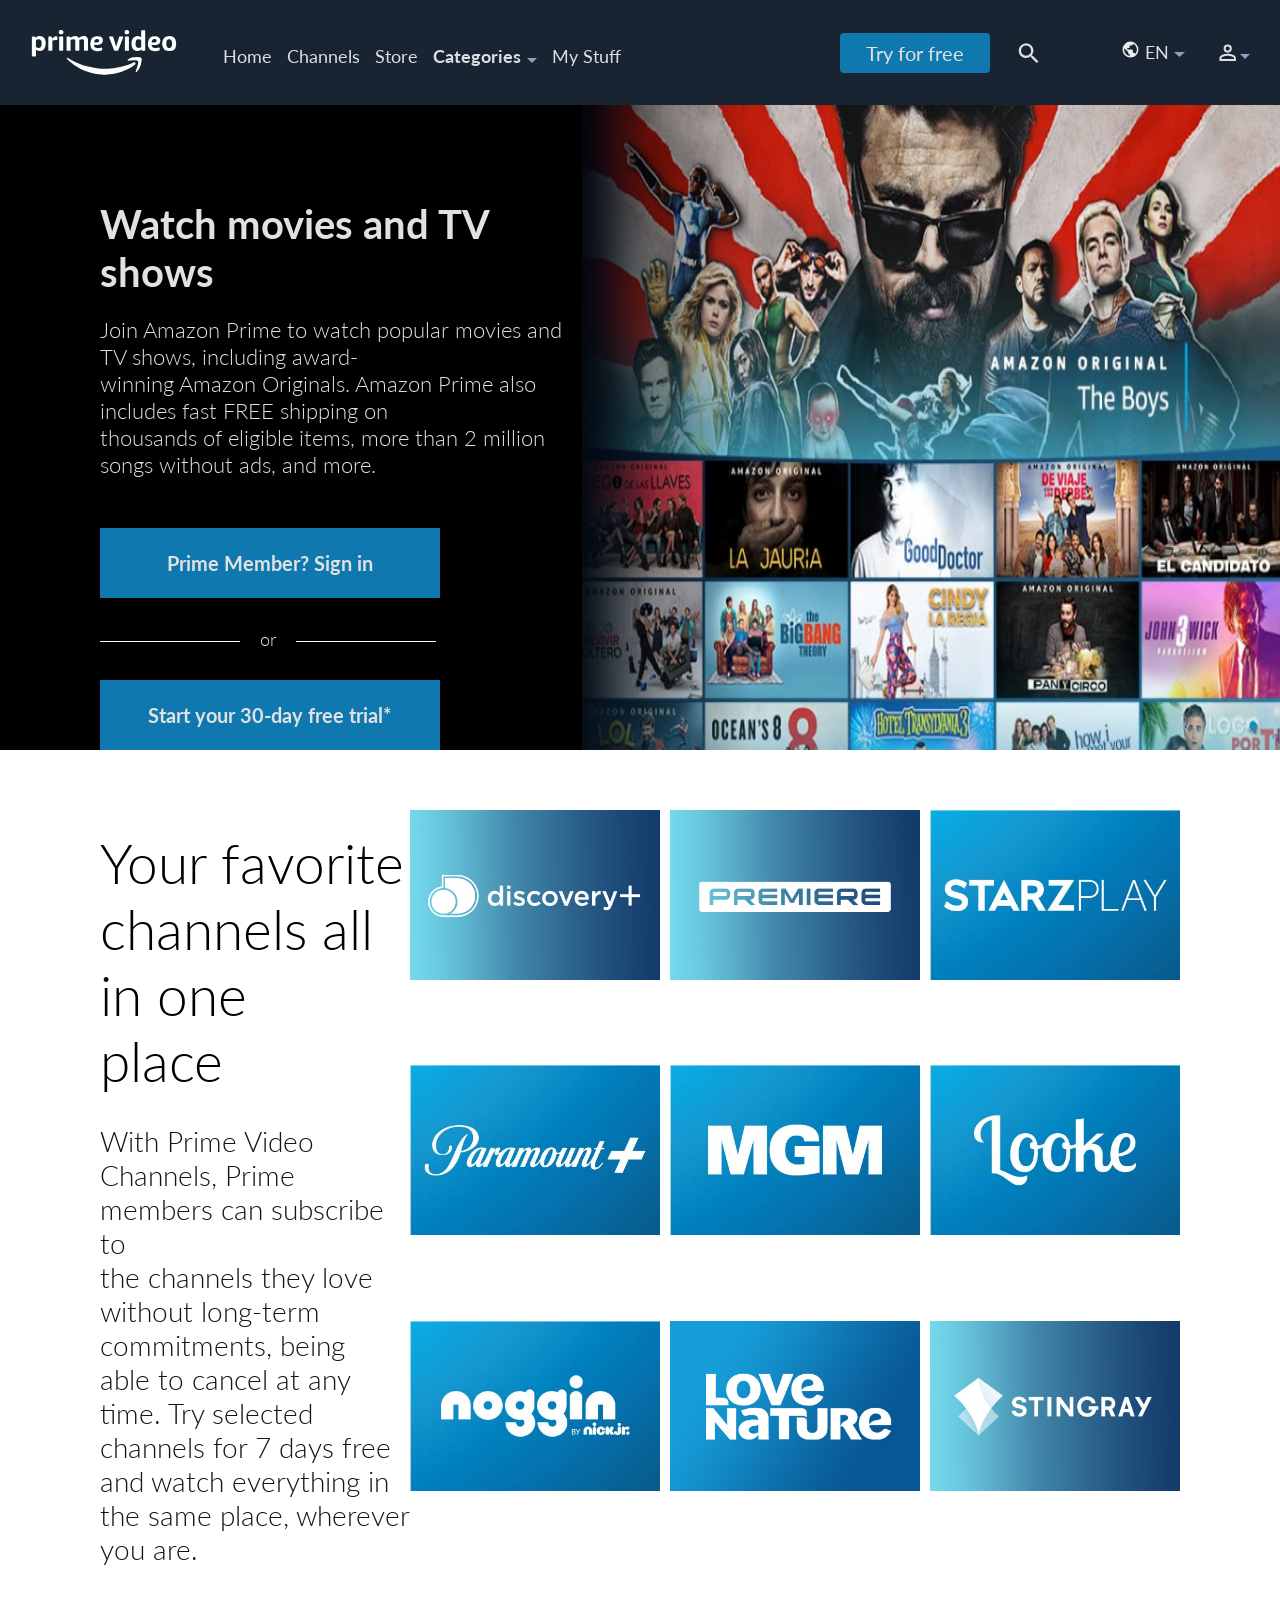
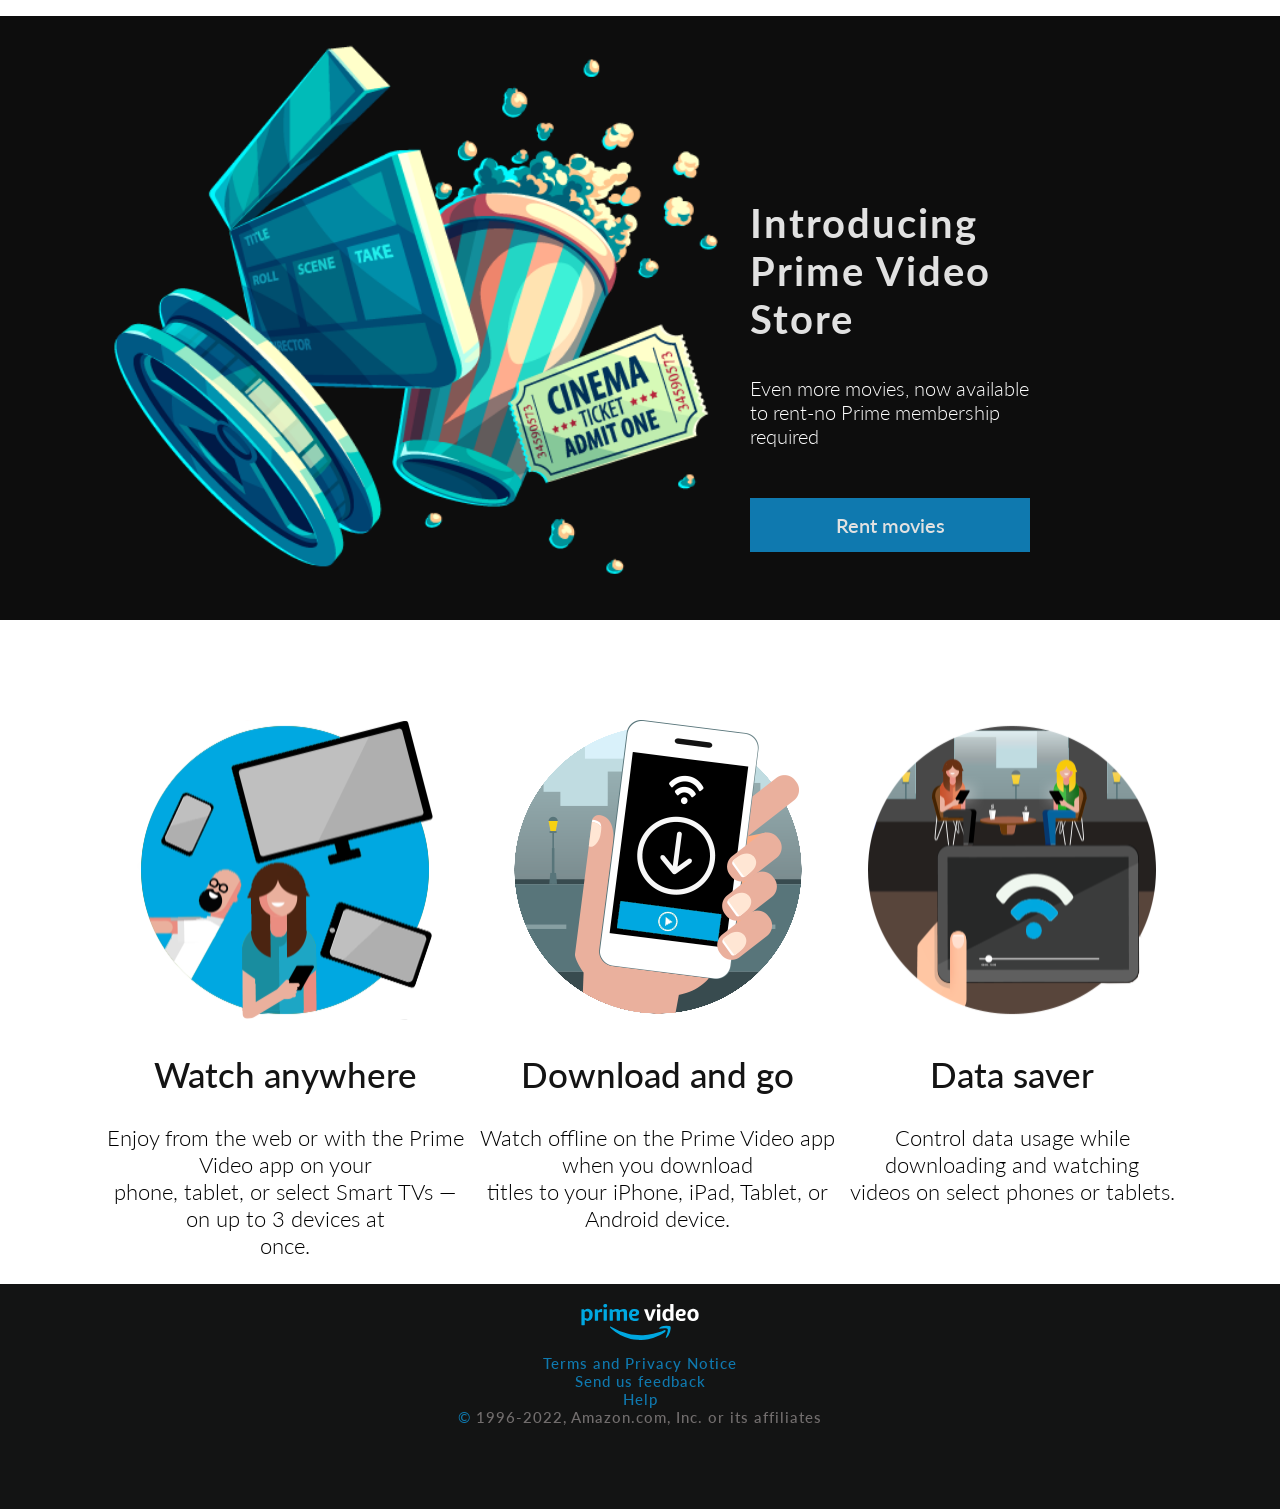
==== commit b8fe3dcb: "Added favicon images" ====
--- a/index.html
+++ b/index.html
@@ -6,7 +6,8 @@
     <meta http-equiv="X-UA-Compatible" content="IE=edge">
     <meta name="viewport" content="width=device-width, initial-scale=1.0">
     <title>Welcome | Amazon Prime Video</title>
-    <link rel = "icon" href ="./imgs/linkrel-icon.jpg" >
+    <link rel="icon" type="image/png" sizes="32x32" href="images/Amazon_prime_video_logo_32x32.png">
+    <link rel="icon" type="image/png" sizes="16x16" href="images/Amazon_prime_video_logo_16x16.png">
     <link rel="preconnect" href="https://fonts.googleapis.com">
     <link rel="preconnect" href="https://fonts.gstatic.com" crossorigin>
     <link href="https://fonts.googleapis.com/css2?family=Lato:wght@300;400;700&display=swap" rel="stylesheet">
@@ -36,15 +37,13 @@
             </li>
 
             <li class="l-acronyms"><img src="./svgs/Global.svg">EN<img src="./svgs/Arrow-Down.svg"
-                    style="margin-left: 5px; margin-bottom: 2px;"></li> <!--l-acronyms class pending-->
-                    
+                    style="margin-left: 5px; margin-bottom: 2px;"></li>
             <li class="acc-effect"><img src="./svgs/Acc.svg" style="width: 25px;"><img src="./svgs/Arrow-Down.svg"
-                    style="margin-bottom: 6px;"></li> <!--acc-effect class pending-->
+                    style="margin-bottom: 6px;"></li> 
         </ul>
     </header>
     <section id="all">
         
-        <!-- Language Menu -->
         <section class="languages-section hover-effect-language">
             <div id="menu-l">
 
@@ -91,7 +90,6 @@
         </section>
 
         <section id="main">
-            <!-- Menu-Hoover categories -->
             <section class="categories-section hover-effect">
                 <h2>Top Categories</h2>
                 <div class="cards-categories">
@@ -149,8 +147,6 @@
                     </div>
                 </div>
             </section>
-
-            <!-- Menu Acc -->
             <section class="menu-acc menu-click-effect">
                 <div class="acc-text">
                     <h4>Sign In</h4>
--- a/styles.css
+++ b/styles.css
@@ -136,36 +136,34 @@
 }
 
 .languages-section #menu-l {
+  position: fixed;
+  top: 80px;
+  right: 40px;
+  width: 480px;
+  max-width: 90vw;
+  max-height: 70vh;
+  overflow-y: auto;
   display: grid;
   grid-template-columns: repeat(3, 1fr);
-  width: 611px;
-  height: 644px;
   background-color: #27323d;
-  bottom: 26.5%;
-  left: 62.4%;
-  list-style: none;
-  flex-wrap: wrap;
-  border-radius: 4px;
-  box-shadow: 0 0 0.5em black;
-  cursor: pointer;
-  position: fixed;
-  z-index: 4;
+  border-radius: 6px;
+  box-shadow: 0 10px 30px rgba(0, 0, 0, 0.6);
+  z-index: 6;
 }
 
 .languages-section #menu-l li {
-  display: block;
-  list-style: none;
-  font-family: Lato;
-  font-size: 18px;
+  font-family: "Lato";
+  font-size: 16px;
   font-weight: 400;
   color: #c4cacf;
-  padding: 20px 46px 10px 44px;
+  padding: 12px 16px;
 }
 
 .languages-section #menu-l .tab-nav1,
 .languages-section #menu-l .tab-nav2 {
-  border-right: 1px solid #000;
-}
+  border-right: 1px solid rgba(255, 255, 255, 0.1);
+}
+
 
 .languages-section #menu-l li:hover {
   transition: 0.8s;
@@ -180,6 +178,14 @@
   content: "✓";
   margin-right: 8px;
 }
+@media (max-width: 768px) {
+  .languages-section #menu-l {
+    grid-template-columns: repeat(2, 1fr);
+    width: 90vw;
+    right: 5vw;
+  }
+}
+
 
 .hover-effect {
   display: none !important;
@@ -189,7 +195,7 @@
   display: flex;
   justify-content: center;
   width: 100vw;
-  height: 400px;
+  height: 350px;
   background: #122739;
   background: linear-gradient(163deg, #122739 23%, #0c1c2a 48%);
   color: white;
@@ -279,7 +285,7 @@
 .categories-section .divider {
   margin-left: 50px;
   width: 1px;
-  height: 340px;
+  height: 300px;
   background-color: white;
 }
 
@@ -532,7 +538,7 @@
   text-align: center;
   background-color: #131414;
   width: 100%;
-  height: 20vh;
+  height: 25vh;
   margin-top: 25px;
 }
 
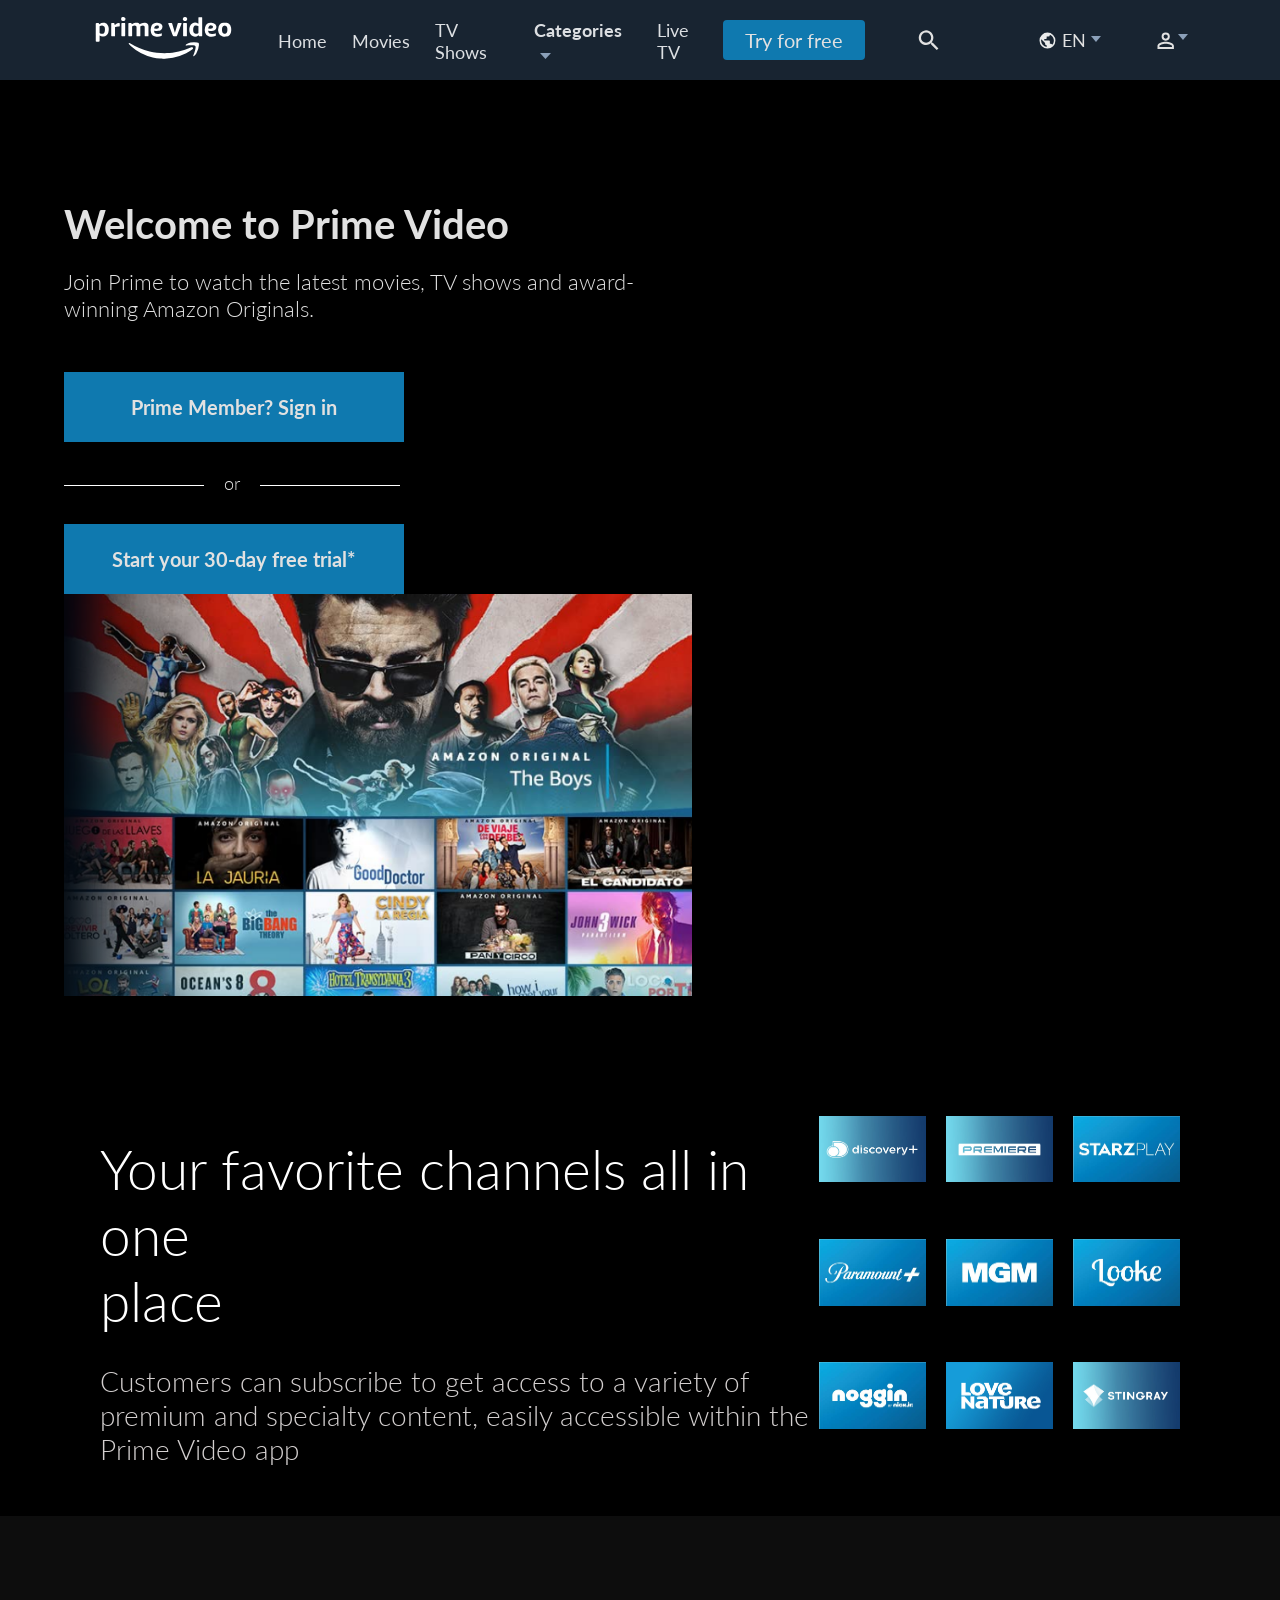
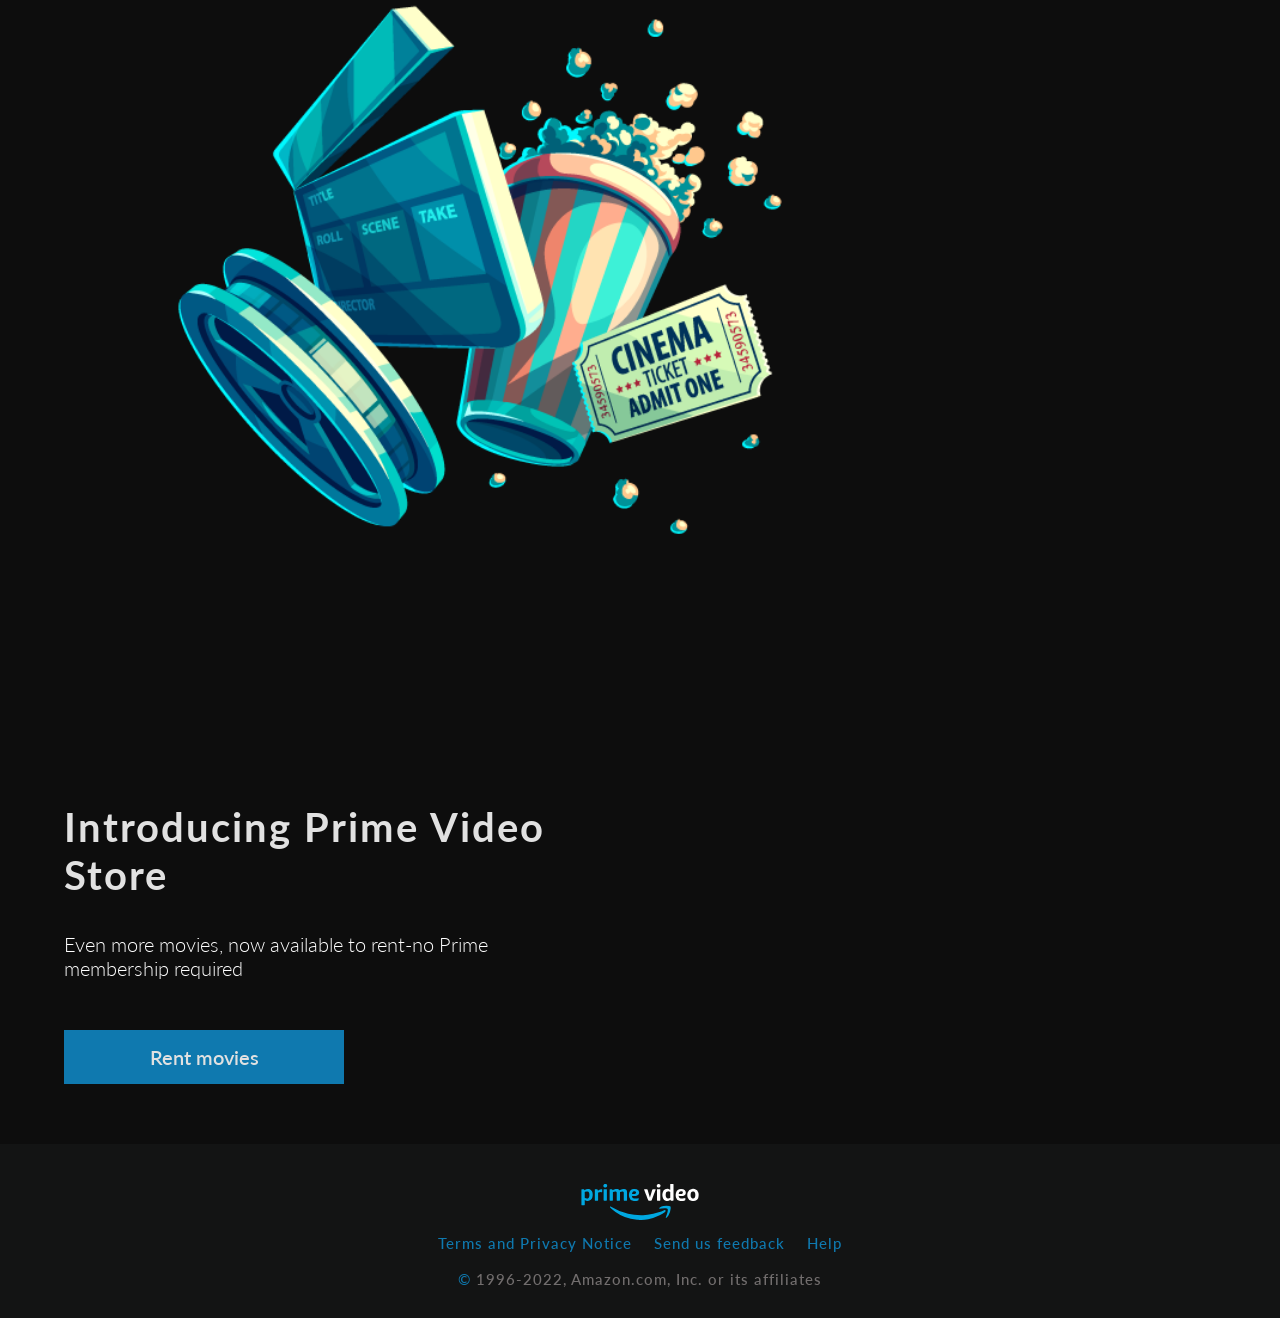
==== commit 2d28e9b3: "Corrected html and css contents" ====
--- a/index.html
+++ b/index.html
@@ -19,11 +19,11 @@
         <ul class="left-list js-scroll"> 
             <li class="logo"><a href="#"><img src="./svgs/AmznLogo.svg"></a></li>
             <li><a href="#main">Home</a></li>
-            <li><a href="#channels">Channels</a></li>
-            <li><a href="#popcorn">Store</a></li>
+            <li><a href="#movies">Movies</a></li>
+            <li><a href="#tvshows">TV Shows</a></li>
             <li class='a-effect'><a href="#">Categories<img src="./svgs/Arrow-Down.svg"
                 style="margin-left: 6px;"></a></li> 
-            <li><a href="#">My Stuff</a></li>
+            <li><a href="#">Live TV</a></li>
         </ul>
 
         <ul class="right-list">
@@ -161,10 +161,8 @@
 
             <section class="section-texts">
             <div class="main-texts">
-                <h1 class="large-text1">Watch movies and TV shows</h1>
-                <p>Join Amazon Prime to watch popular movies and TV shows, including award-<br>
-                    winning Amazon Originals. Amazon Prime also includes fast FREE shipping on<br>
-                    thousands of eligible items, more than 2 million songs without ads, and more.</p>
+                <h1 class="large-text1">Welcome to Prime Video</h1>
+                <p>Join Prime to watch the latest movies, TV shows and award-winning Amazon Originals.</p>
                 <div>
                     <ul>
                         <li><button class="large-button">Prime Member? Sign in</button></li>
@@ -198,10 +196,7 @@
             <div class="channelstexts">
                 <h1>Your favorite channels all in one<br>
                     place</h1>
-                <p>With Prime Video Channels, Prime members can subscribe to<br>
-                    the channels they love without long-term commitments, being<br>
-                    able to cancel at any time. Try selected channels for 7 days free<br>
-                    and watch everything in the same place, wherever you are.</p>
+                <p>Customers can subscribe to get access to a variety of premium and specialty content, easily accessible within the Prime Video app</p>
             </div>
 
             <div class="channels-section">
@@ -226,35 +221,10 @@
                 <button class="large-button">Rent movies</button>
             </div>
         </section>
-
-        <section class="svg-amazon">
-            <div>
-                <img class="svg" src="./svgs/SVG-1.svg">
-                <h2 class="text-svg"> Watch anywhere </h2>
-                <p>Enjoy from the web or with the Prime Video app on your<br>
-                    phone, tablet, or select Smart TVs — on up to 3 devices at<br>
-                    once.</p>
-            </div>
-
-            <div>
-                <img class="svg" src="./svgs/SVG-2.svg">
-                <h2 class="text-svg"> Download and go </h2>
-                <p>Watch offline on the Prime Video app when you download<br>
-                    titles to your iPhone, iPad, Tablet, or Android device.</p>
-            </div>
-
-            <div>
-                <img class="svg" src="./svgs/SVG-3.svg">
-                <h2 class="text-svg"> Data saver </h2>
-                <p>Control data usage while downloading and watching<br>
-                    videos on select phones or tablets.</p>
-            </div>
-        </section>
-
         <footer>
             <ul class="js-scroll">
                 <li><a href="#main" class="js-scroll"><img class="js-scroll img-footer" src="./svgs/AmazonLogo2.svg"></a></li>
-                <p>Terms and Privacy Notice <br> Send us feedback <br> Help <br> ©<span> 1996-2022, Amazon.com, Inc. or
+                <p>Terms and Privacy Notice &emsp; Send us feedback &emsp; Help <br><br> ©<span> 1996-2022, Amazon.com, Inc. or
                         its
                         affiliates</span></p>
             </ul>
--- a/styles.css
+++ b/styles.css
@@ -1,14 +1,25 @@
 @charset "UTF-8";
-
-body,
-main,
-footer,
-p,
-h1,
-ul,
-li {
+html {
+  font-size: 16px;
+}
+
+*,
+*::before,
+*::after {
+  box-sizing: border-box;
+}
+
+img {
+  max-width: 100%;
+  height: auto;
+}
+
+body,main,footer,p,h1,ul,li {
   padding: 0px;
   margin: 0px;
+}
+body{
+    background-color: #000000;
 }
 
 ul {
@@ -24,8 +35,25 @@
   justify-content: space-between;
   position: fixed;
   width: 100%;
-  height: 105px;
+  height: 80px;
+  padding: 0 5vw;
+  align-items: center;
   background-color: #182431;
+}
+.left-list,
+.right-list {
+  align-items: center;
+}
+@media (max-width: 768px) {
+  .left-list {
+    flex-wrap: wrap;
+    gap: 12px;
+    font-size: 16px;
+  }
+
+  .left-list li {
+    padding: 0;
+  }
 }
 
 .search-input {
@@ -59,10 +87,6 @@
   }
 }
 
-.right-list li.search-wrapper {
-  margin-top: 32px;
-}
-
 .left-list {
   font-family: "Lato";
   font-size: 18px;
@@ -82,15 +106,27 @@
 }
 
 .left-list li {
-  padding: 45px 0px 44px 15px;
+  padding: 45px 10px 44px 15px;
 }
 
 .right-list {
   display: flex;
+  align-items: center;
+  gap: 25px;
+}
+
+.right-list li,
+.search-wrapper {
+  display: flex;
+  align-items: center;
+  margin: 0;
+}
+
+.small-button {
+  margin: 0;
 }
 
 .right-list li {
-  margin-top: 40px;
   margin-right: 30px;
   color: #E1E1E1;
 }
@@ -110,9 +146,7 @@
   cursor: pointer;
   width: 150px;
   height: 40px;
-  margin-top: 33px;
   margin-right: 25px;
-  margin-bottom: 32px;
   background-color: #0F79AF;
   border: #E1E1E1;
   border-radius: 4px;
@@ -150,6 +184,18 @@
   box-shadow: 0 10px 30px rgba(0, 0, 0, 0.6);
   z-index: 6;
 }
+@media (max-width: 480px) {
+  .languages-section #menu-l {
+    grid-template-columns: 1fr;
+    width: 95vw;
+  }
+
+  .menu-acc {
+    right: 5vw;
+    left: auto;
+  }
+}
+
 
 .languages-section #menu-l li {
   font-family: "Lato";
@@ -178,6 +224,18 @@
   content: "✓";
   margin-right: 8px;
 }
+@media (max-width: 480px) {
+  .languages-section #menu-l {
+    grid-template-columns: 1fr;
+    width: 95vw;
+  }
+
+  .menu-acc {
+    right: 5vw;
+    left: auto;
+  }
+}
+
 @media (max-width: 768px) {
   .languages-section #menu-l {
     grid-template-columns: repeat(2, 1fr);
@@ -192,34 +250,42 @@
 }
 
 .categories-section {
-  display: flex;
-  justify-content: center;
-  width: 100vw;
-  height: 350px;
-  background: #122739;
+  position: fixed;
+  top: 80px;
+  left: 50%;
+  transform: translateX(-50%);
+  width: 1100px;
+  max-width: 95vw;
+  padding: 30px;
+  display: grid;
+  align-items: start;
+  grid-template-columns: auto 1fr auto;
+  gap: 40px;
   background: linear-gradient(163deg, #122739 23%, #0c1c2a 48%);
   color: white;
-  position: fixed;
-  bottom: 50%;
-}
+  border-radius: 6px;
+  box-shadow: 0 10px 30px rgba(0, 0, 0, 0.6);
+  z-index: 5;
+}
+
 
 .categories-section h2 {
   font-family: "Lato";
   font-size: 18px;
   font-weight: 400;
-  position: absolute;
-  bottom: 82%;
-  left: 22.2%;
-}
+  margin-bottom: 20px;
+  grid-column: 1 / -1;
+}
+
 
 .categories-section .cards-categories {
   display: grid;
-  grid-template-columns: repeat(3, 0.5fr);
-  gap: 25px;
-  margin-bottom: 500px;
-  margin-top: 5%;
-  margin-left: 15%;
-}
+  justify-content: start;
+  grid-template-columns: repeat(3, 175px);
+  gap: 20px;
+  margin: 0;
+}
+
 
 .categories-section .card {
   flex-wrap: wrap;
@@ -249,11 +315,11 @@
 }
 
 .categories-section .list-section {
-  margin-top: 2%;
-  margin-left: 50px;
-  display: flex;
-  list-style: none;
-}
+  display: flex;
+  gap: 40px;
+  margin: 0;
+}
+
 
 .categories-section .list-section .list-1,
 .categories-section .list-section .list-2,
@@ -283,11 +349,26 @@
 }
 
 .categories-section .divider {
-  margin-left: 50px;
   width: 1px;
-  height: 300px;
   background-color: white;
-}
+  align-self: stretch;
+}
+
+
+@media (max-width: 768px) {
+  .categories-section {
+    grid-template-columns: 1fr;
+  }
+
+  .categories-section .cards-categories {
+    grid-template-columns: repeat(2, 1fr);
+  }
+
+  .categories-section .divider {
+    display: none;
+  }
+}
+
 
 .menu-acc {
   width: 200px;
@@ -334,7 +415,9 @@
 }
 
 #main {
-  height: 650px;
+  min-height: 100vh;
+  padding: 120px 5vw 60px;
+  flex-wrap: wrap;
   padding-top: 100px;
   display: flex;
   justify-content: space-between;
@@ -351,10 +434,14 @@
 
 #main .section-texts {
   display: flex;
-}
+  gap: 40px;
+  flex-wrap: wrap;
+}
+
 
 #main .main-texts {
-  margin-left: 100px;
+  margin-left: 0;
+  max-width: 600px;
 }
 
 #main .main-texts h1 {
@@ -371,6 +458,41 @@
   color: #E1E1E1;
   padding-top: 20px;
 }
+@media (max-width: 1024px) {
+  #main .section-texts {
+    gap: 30px;
+  }
+
+  #main .main-texts h1 {
+    font-size: 32px;
+  }
+
+  #main .main-texts p {
+    font-size: 20px;
+  }
+}
+@media (max-width: 768px) {
+  #main {
+    padding: 120px 5vw 60px;
+    text-align: center;
+  }
+
+  #main .section-texts {
+    flex-direction: column;
+    align-items: center;
+  }
+
+  #main .main-texts {
+    max-width: 100%;
+  }
+
+  #main .large-button,
+  #main .large-button2 {
+    width: 100%;
+    max-width: 340px;
+  }
+}
+
 
 #main .large-button {
   width: 340px;
@@ -420,17 +542,38 @@
   width: 54.5%;
 }
 
+@media (max-width: 768px) {
+  #main {
+    flex-direction: column;
+    text-align: center;
+  }
+
+  .main-background {
+    width: 100%;
+    margin-top: 40px;
+  }
+}
+
+
 #channels {
   display: flex;
   justify-content: space-between;
   margin-left: 100px;
   margin-right: 100px;
 }
+@media (max-width: 768px) {
+  #channels {
+    flex-direction: column;
+    margin: 0 5vw;
+    text-align: center;
+  }
+}
+
 
 #channels h1 {
   font-size: 55px;
   font-family: "Lato", arial;
-  color: #000000;
+  color: white;
   font-weight: 300;
   padding-top: 80px;
 }
@@ -440,21 +583,35 @@
   font-size: 28px;
   font-family: "Lato", arial;
   font-weight: 300;
-  color: #141414;
+  color: #d3cfcf;
 }
 
 .channels-section {
   margin-top: 60px;
   display: grid;
   grid-template-columns: repeat(3, 1fr);
-  gap: 10px;
+  gap: 20px;
+}
+@media (max-width: 1024px) {
+  .channels-section {
+    grid-template-columns: repeat(2, 1fr);
+  }
+}
+@media (max-width: 600px) {
+  .channels-section {
+    grid-template-columns: 1fr;
+  }
 }
 
 .channels-section .channel {
-  width: 250px;
-  height: 170px;
-  cursor: pointer;
-}
+  width: 100%;
+  max-width: 250px;
+  aspect-ratio: 16 / 10;
+  height: auto;
+  cursor: pointer;
+  justify-self: center;
+}
+
 
 .channel:hover {
   transition: 0.3s;
@@ -464,13 +621,23 @@
 #popcorn {
   margin-top: 50px;
   display: flex;
+  padding: 60px 5vw;
+  flex-wrap: wrap;
+  gap: 40px;
   justify-content: space-between;
   background-color: #0D0D0D;
 }
+@media (max-width: 768px) {
+  #popcorn {
+    text-align: center;
+    justify-content: center;
+  }
+}
 
 #popcorn .p-texts {
   color: white;
-  margin-right: 400px;
+  margin-right: 0;
+  max-width: 500px;
 }
 
 #popcorn .p-texts h2 {
@@ -507,45 +674,19 @@
   height: 600px;
 }
 
-.svg-amazon {
-  text-align: center;
-  display: flex;
-  justify-content: space-around;
-  padding-top: 100px;
-  margin-left: 100px;
-  margin-right: 100px;
-}
-
-.svg-amazon .svg {
-  width: 300px;
-  height: 300px;
-}
-
-.svg-amazon h2 {
-  font-size: 35px;
-  font-family: "Lato", arial;
-  font-weight: 500;
-  color: #141414;
-}
-
-.svg-amazon p {
-  font-size: 22px;
-  font-family: "Lato", arial;
-  font-weight: 300;
-}
-
 footer {
   text-align: center;
   background-color: #131414;
   width: 100%;
-  height: 25vh;
-  margin-top: 25px;
+  padding: 30px 5vw;
 }
 
 footer img {
   padding-top: 10px;
+  max-width: 150px;
   width: 150px;
-  height: 56px;
+  height: auto;
+  margin-bottom: 10px;
   cursor: pointer;
 }
 
@@ -555,6 +696,12 @@
   font-weight: 500;
   letter-spacing: 1px;
   color: #0F79AF;
+}
+@media (max-width: 600px) {
+  footer p {
+    font-size: 14px;
+    line-height: 1.6;
+  }
 }
 
 footer span {
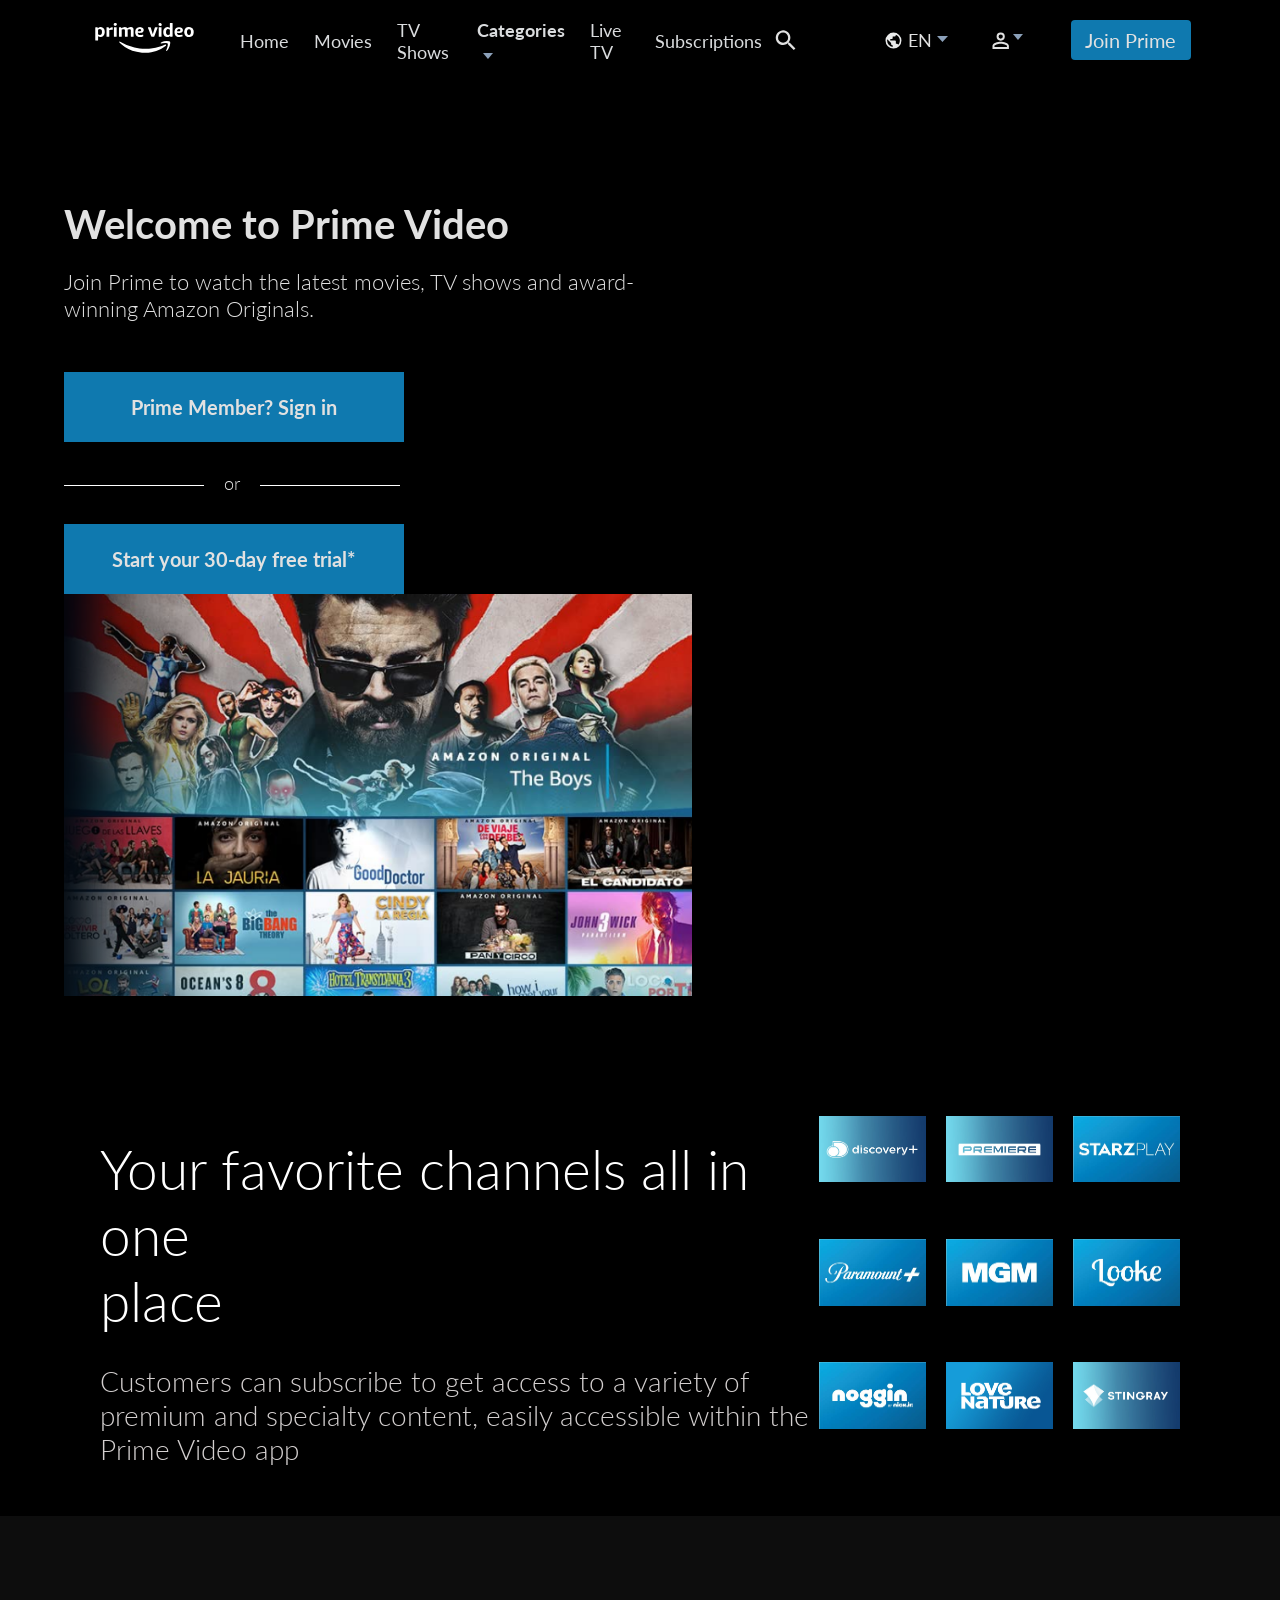
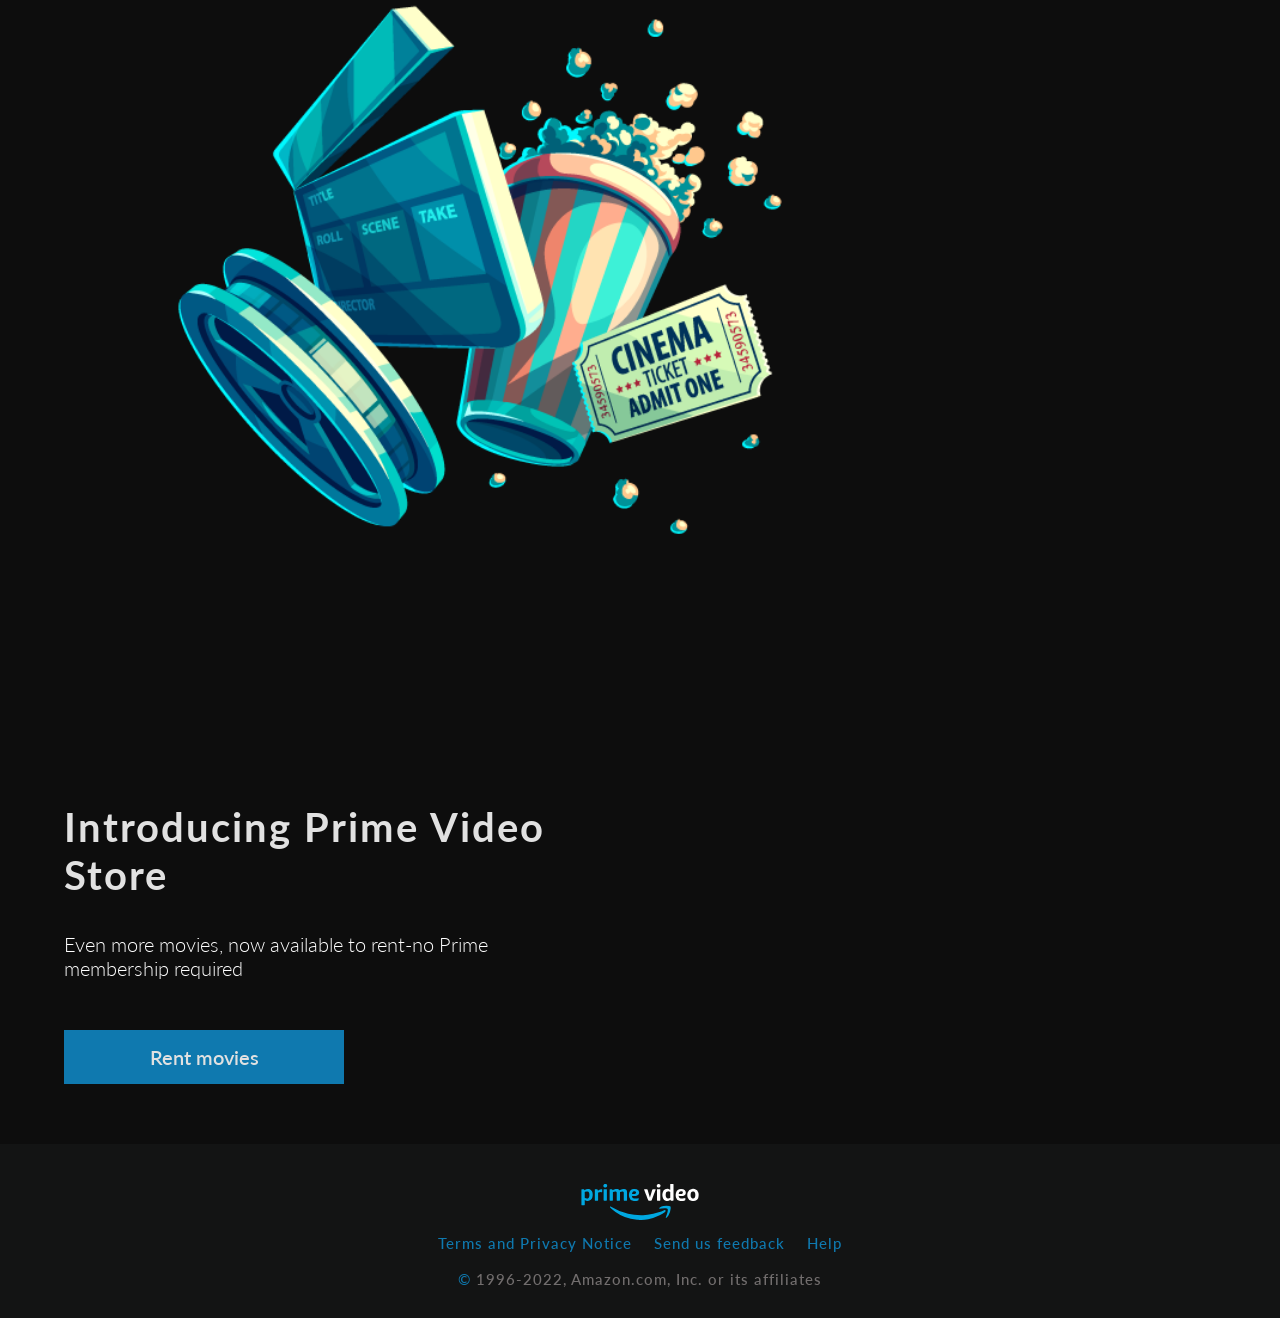
==== commit ebe312e0: "Final Commit" ====
--- a/index.html
+++ b/index.html
@@ -5,7 +5,7 @@
     <meta charset="UTF-8">
     <meta http-equiv="X-UA-Compatible" content="IE=edge">
     <meta name="viewport" content="width=device-width, initial-scale=1.0">
-    <title>Welcome | Amazon Prime Video</title>
+    <title>Welcome to Prime Video</title>
     <link rel="icon" type="image/png" sizes="32x32" href="images/Amazon_prime_video_logo_32x32.png">
     <link rel="icon" type="image/png" sizes="16x16" href="images/Amazon_prime_video_logo_16x16.png">
     <link rel="preconnect" href="https://fonts.googleapis.com">
@@ -24,10 +24,10 @@
             <li class='a-effect'><a href="#">Categories<img src="./svgs/Arrow-Down.svg"
                 style="margin-left: 6px;"></a></li> 
             <li><a href="#">Live TV</a></li>
+            <li><a href="#">Subscriptions</a></li>
         </ul>
 
         <ul class="right-list">
-            <button class="small-button">Try for free</button>
             <li class="search-wrapper">
                 <img src="./svgs/Search.svg" class="search-icon" />
                 <input 
@@ -40,6 +40,7 @@
                     style="margin-left: 5px; margin-bottom: 2px;"></li>
             <li class="acc-effect"><img src="./svgs/Acc.svg" style="width: 25px;"><img src="./svgs/Arrow-Down.svg"
                     style="margin-bottom: 6px;"></li> 
+            <button class="small-button">Join Prime</button>
         </ul>
     </header>
     <section id="all">
--- a/styles.css
+++ b/styles.css
@@ -38,7 +38,7 @@
   height: 80px;
   padding: 0 5vw;
   align-items: center;
-  background-color: #182431;
+  background-color: black;
 }
 .left-list,
 .right-list {
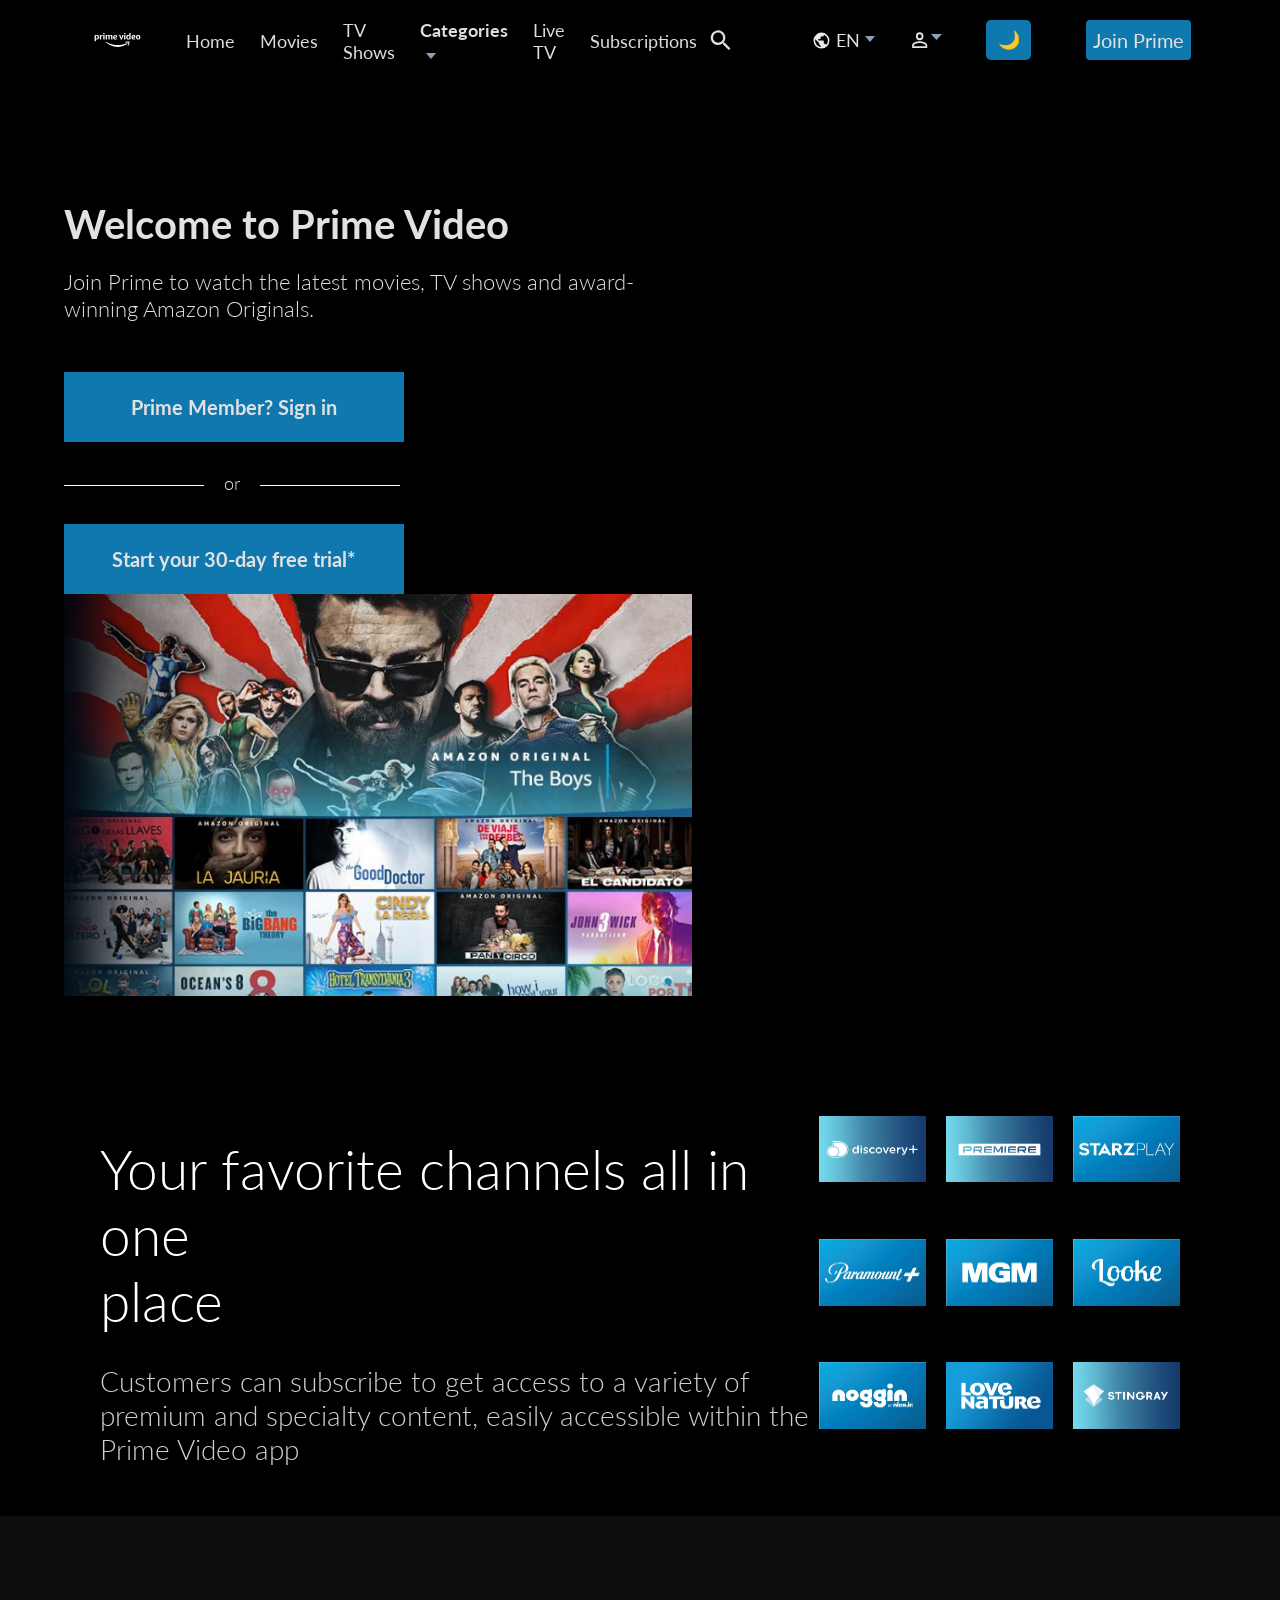
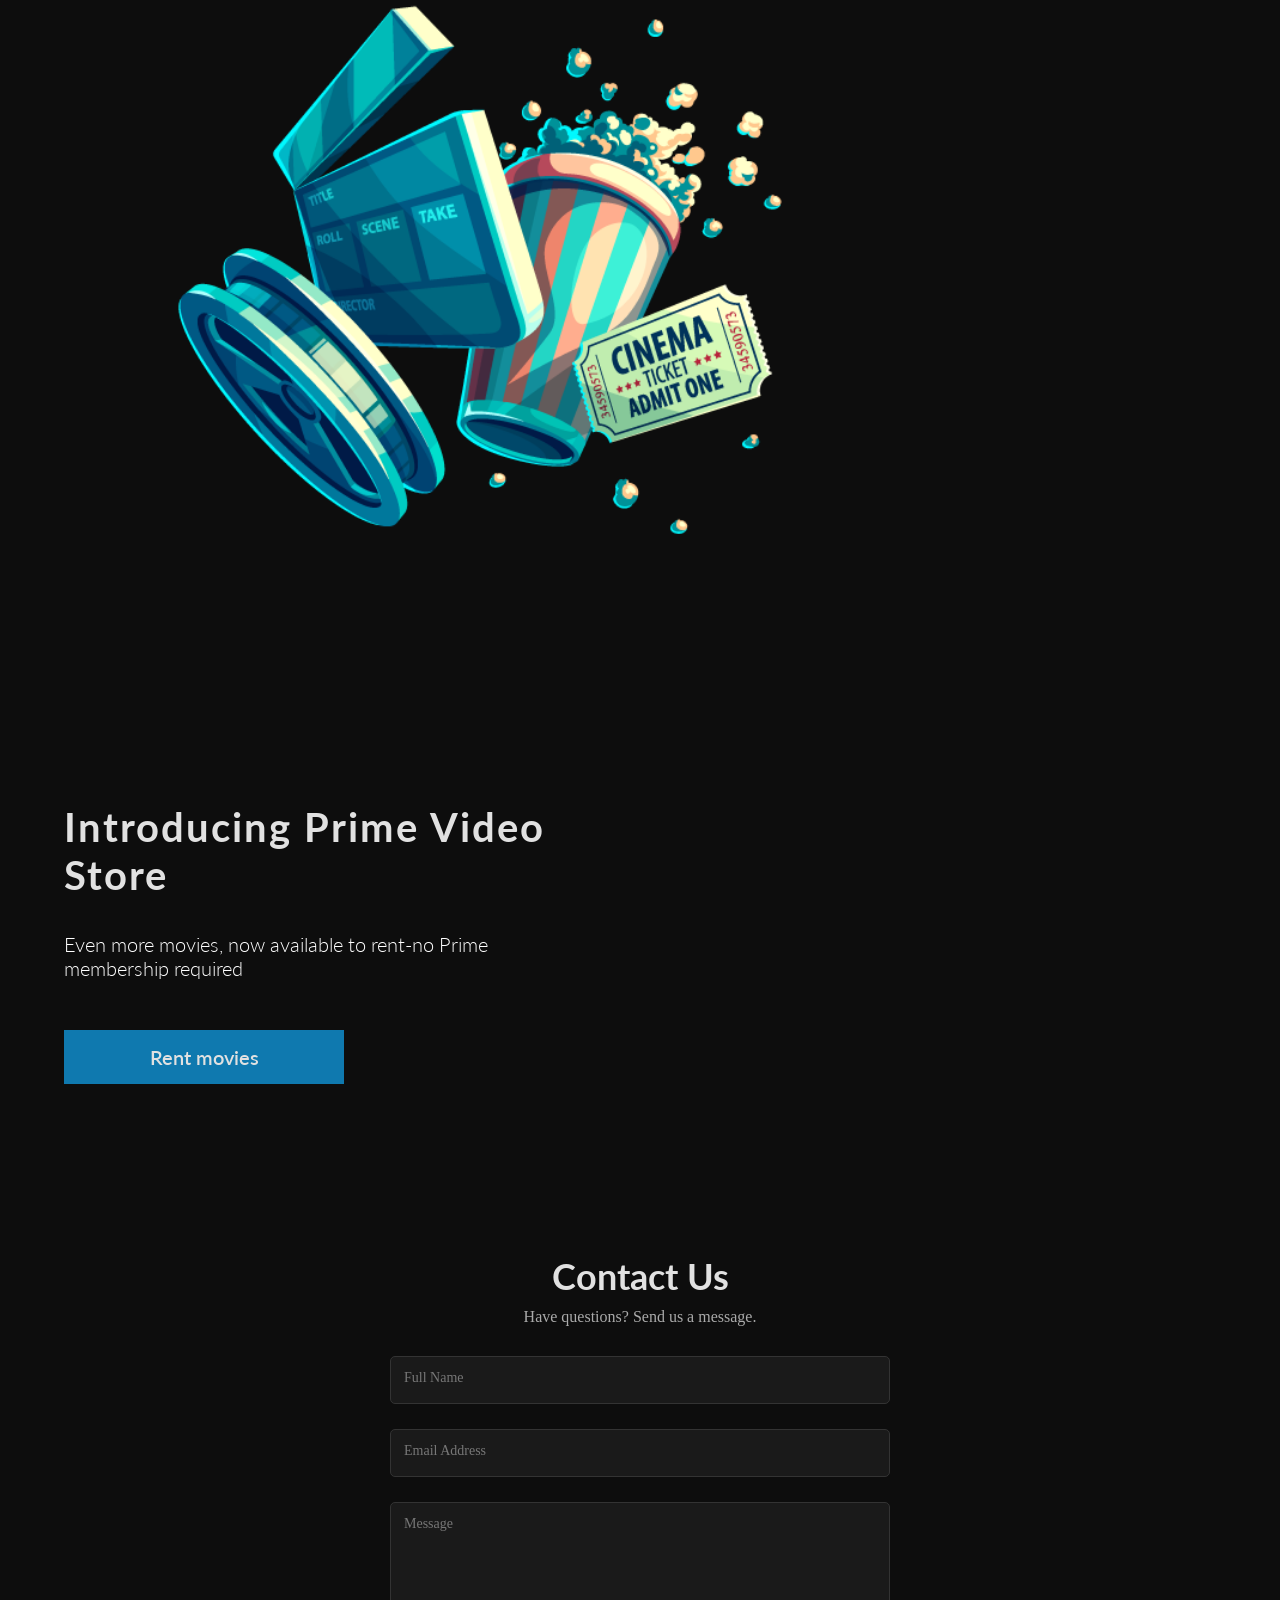
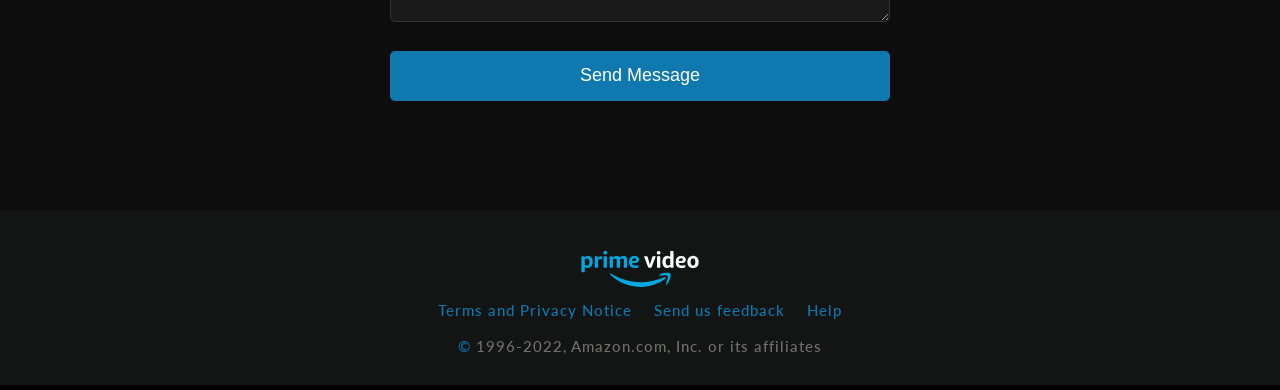
==== commit f8a04778: "Add files via upload" ====
--- a/index.html
+++ b/index.html
@@ -1,238 +1,284 @@
-<!DOCTYPE html>
-<html lang="en">
-
-<head>
-    <meta charset="UTF-8">
-    <meta http-equiv="X-UA-Compatible" content="IE=edge">
-    <meta name="viewport" content="width=device-width, initial-scale=1.0">
-    <title>Welcome to Prime Video</title>
-    <link rel="icon" type="image/png" sizes="32x32" href="images/Amazon_prime_video_logo_32x32.png">
-    <link rel="icon" type="image/png" sizes="16x16" href="images/Amazon_prime_video_logo_16x16.png">
-    <link rel="preconnect" href="https://fonts.googleapis.com">
-    <link rel="preconnect" href="https://fonts.gstatic.com" crossorigin>
-    <link href="https://fonts.googleapis.com/css2?family=Lato:wght@300;400;700&display=swap" rel="stylesheet">
-    <link rel="stylesheet" href="./styles.css">
-</head>
-
-<body>
-    <header id="showcase">
-        <ul class="left-list js-scroll"> 
-            <li class="logo"><a href="#"><img src="./svgs/AmznLogo.svg"></a></li>
-            <li><a href="#main">Home</a></li>
-            <li><a href="#movies">Movies</a></li>
-            <li><a href="#tvshows">TV Shows</a></li>
-            <li class='a-effect'><a href="#">Categories<img src="./svgs/Arrow-Down.svg"
-                style="margin-left: 6px;"></a></li> 
-            <li><a href="#">Live TV</a></li>
-            <li><a href="#">Subscriptions</a></li>
-        </ul>
-
-        <ul class="right-list">
-            <li class="search-wrapper">
-                <img src="./svgs/Search.svg" class="search-icon" />
-                <input 
-                    type="text" 
-                    class="search-input" 
-                    placeholder="Search movies, TV shows..."/>
-            </li>
-
-            <li class="l-acronyms"><img src="./svgs/Global.svg">EN<img src="./svgs/Arrow-Down.svg"
-                    style="margin-left: 5px; margin-bottom: 2px;"></li>
-            <li class="acc-effect"><img src="./svgs/Acc.svg" style="width: 25px;"><img src="./svgs/Arrow-Down.svg"
-                    style="margin-bottom: 6px;"></li> 
-            <button class="small-button">Join Prime</button>
-        </ul>
-    </header>
-    <section id="all">
-        
-        <section class="languages-section hover-effect-language">
-            <div id="menu-l">
-
-                <div class="tab-nav1">
-                    <li>Bahasa Indonesia</li>
-                    <li>Bahasa Melayu</li>
-                    <li>Deustch</li>
-                    <li id="mult-languages" class="language-en">English</li>
-                    <li>Español</li>
-                    <li>Français</li>
-                    <li>Italiano</li>
-                    <li>Magyar</li>
-                    <li>Nederlands</li>
-                    <li>Norsk</li>
-                </div>
-
-                <div class="tab-nav2">
-                    <li>Polski</li>
-                    <li id="mult-languages" class="language-pt">Português (Brasil)</li>
-                    <li>Português (Portugal)</li>
-                    <li>Română</li>
-                    <li>Suomi</li>
-                    <li>Svenska</li>
-                    <li>Türkçe</li>
-                    <li>Wikang Filipino</li>
-                    <li>Čeština</li>
-                    <li>Ελληνικά</li>
-                    <li>Русский</li>
-                </div>
-
-                <div class="tab-nav3">
-                    <li>עברית</li>
-                    <li>العربية</li>
-                    <li>हिन्दी</li>
-                    <li>தமிழ்</li>
-                    <li>తెలుగు</li>
-                    <li>ไทย</li>
-                    <li>日本語</li>
-                    <li>简体中文</li>
-                    <li>繁體中文</li>
-                    <li>한국어</li>
-                </div>
-            </div>
-        </section>
-
-        <section id="main">
-            <section class="categories-section hover-effect">
-                <h2>Top Categories</h2>
-                <div class="cards-categories">
-                    <div class="card">
-                        <p class="LT">Included with Prime</p>
-                    </div>
-                    <div class="card">
-                        <p class="LT">Amazon Originals and Exclusives</p>
-                    </div>
-                    <div class="card">
-                        <p>Movies</p>
-                    </div>
-                    <div class="card">
-                        <p>TV</p>
-                    </div>
-                    <div class="card">
-                        <p>Kids</p>
-                    </div>
-                    <div class="card">
-                        <p>Sports</p>
-                    </div>
-                </div>
-
-                <div class="divider"></div>
-
-                <div class="list-section">
-
-                    <div class="list-1">
-                        <ul>Genres</ul>
-                        <li>Action and adventure</li>
-                        <li>Comedy</li>
-                        <li>Drama</li>
-                        <li>Documentary</li>
-                        <li>Kids and family</li>
-                        <li>Fantasy</li>
-                        <li>Horror</li>
-                    </div>
-
-                    <div class="list-2">
-                        <li>Romance</li>
-                        <li>Science fiction</li>
-                        <li>Suspense</li>
-                        <li>Anime</li>
-                        <li>Military and war</li>
-                        <li>Crime</li>
-                    </div>
-
-                    <div class="list-3">
-                        <ul>Other categories</ul>
-                        <li>Recently added movies</li>
-                        <li>Recently added TV</li>
-                        <li>Award winners</li>
-                        <li>Watch Party</li>
-                        <li>Only for a limited time on a Prime</li>
-                    </div>
-                </div>
-            </section>
-            <section class="menu-acc menu-click-effect">
-                <div class="acc-text">
-                    <h4>Sign In</h4>
-                </div>
-                <div class="acc-text">
-                    <h4>Watch Anywhere</h4>
-                </div>
-                <div class="acc-text">
-                    <h4>Help</h4>
-                </div>
-            </section>
-
-            <section class="section-texts">
-            <div class="main-texts">
-                <h1 class="large-text1">Welcome to Prime Video</h1>
-                <p>Join Prime to watch the latest movies, TV shows and award-winning Amazon Originals.</p>
-                <div>
-                    <ul>
-                        <li><button class="large-button">Prime Member? Sign in</button></li>
-                        <div class="divider">
-                            <li class="d1"> <svg xmlns="http://www.w3.org/2000/svg" width="140" height="1"
-                                    viewBox="0 0 140 1">
-                                    <rect width="140" height="1" fill="#fff" />
-                                </svg>
-                            </li>
-
-                            <span class="textdivider">or</span>
-
-                            <li class="d2">
-                                <svg xmlns="http://www.w3.org/2000/svg" width="140" height="1" viewBox="0 0 140 1">
-                                    <rect width="140" height="1" fill="#fff" />
-                                </svg>
-                            </li>
-                        </div>
-
-                        <li><button class="large-button2">Start your 30-day free trial*</button></li>
-                    </ul>
-                </div>
-           
-            </div>
-            
-        </section>
-        <img class="main-background" src="images/mainbackground-en.png">
-        </section>
-
-        <section id="channels">
-            <div class="channelstexts">
-                <h1>Your favorite channels all in one<br>
-                    place</h1>
-                <p>Customers can subscribe to get access to a variety of premium and specialty content, easily accessible within the Prime Video app</p>
-            </div>
-
-            <div class="channels-section">
-                <div><img class="channel" src="images/card.jpg"></div>
-                <div><img class="channel" src="images/card-1.jpg"></div>
-                <div><img class="channel" src="images/card-2.jpg"></div>
-                <div><img class="channel" src="images/card-3.jpg"></div>
-                <div><img class="channel" src="images/card-4.jpg"></div>
-                <div><img class="channel" src="images/card-5.jpg"></div>
-                <div><img class="channel" src="images/card-6.jpg"></div>
-                <div><img class="channel" src="images/card-7.jpg"></div>
-                <div><img class="channel" src="images/card-8.jpg"></div>
-            </div>
-        </section>
-
-        <section id="popcorn">
-            <div class="movies-img"><img src="images/cinecamars.png"></div>
-
-            <div class="p-texts">
-                <h2>Introducing Prime Video Store</h2>
-                <p>Even more movies, now available to rent-no Prime membership required</p>
-                <button class="large-button">Rent movies</button>
-            </div>
-        </section>
-        <footer>
-            <ul class="js-scroll">
-                <li><a href="#main" class="js-scroll"><img class="js-scroll img-footer" src="./svgs/AmazonLogo2.svg"></a></li>
-                <p>Terms and Privacy Notice &emsp; Send us feedback &emsp; Help <br><br> ©<span> 1996-2022, Amazon.com, Inc. or
-                        its
-                        affiliates</span></p>
-            </ul>
-            <section class="modal-container modal-active"></section>
-    </section>
-    </footer>
-
-    <script src="./script.js"></script>
-</body>
+<!DOCTYPE html>
+<html lang="en">
+
+<head>
+    <meta charset="UTF-8">
+    <meta http-equiv="X-UA-Compatible" content="IE=edge">
+    <meta name="viewport" content="width=device-width, initial-scale=1.0">
+    <title>Welcome to Prime Video</title>
+    <link rel="icon" type="image/png" sizes="32x32" href="images/Amazon_prime_video_logo_32x32.png">
+    <link rel="icon" type="image/png" sizes="16x16" href="images/Amazon_prime_video_logo_16x16.png">
+    <link rel="preconnect" href="https://fonts.googleapis.com">
+    <link rel="preconnect" href="https://fonts.gstatic.com" crossorigin>
+    <link href="https://fonts.googleapis.com/css2?family=Lato:wght@300;400;700&display=swap" rel="stylesheet">
+    <link rel="stylesheet" href="./styles.css">
+</head>
+
+<body>
+    <header id="showcase">
+        <ul class="left-list js-scroll"> 
+            <li class="logo"><a href="https://www.primevideo.com/offers/nonprimehomepage/ref=dv_web_force_root"><img src="./svgs/AmznLogo.svg"></a></li>
+            <li><a href="#main">Home</a></li>
+            <li><a href="#movies">Movies</a></li>
+            <li><a href="#tvshows">TV Shows</a></li>
+            <li class='a-effect'><a href="#">Categories<img src="./svgs/Arrow-Down.svg"
+                style="margin-left: 6px;"></a></li> 
+            <li><a href="#">Live TV</a></li>
+            <li><a href="#">Subscriptions</a></li>
+        </ul>
+
+        <ul class="right-list">
+            <li class="search-wrapper">
+                <img src="./svgs/Search.svg" class="search-icon" />
+                <input 
+                    type="text" 
+                    class="search-input" 
+                    placeholder="Search movies, TV shows..."/>
+            </li>
+
+            <li class="l-acronyms"><img src="./svgs/Global.svg">EN<img src="./svgs/Arrow-Down.svg"
+                    style="margin-left: 5px; margin-bottom: 2px;"></li>
+            <li class="acc-effect"><img src="./svgs/Acc.svg" style="width: 25px;"><img src="./svgs/Arrow-Down.svg"
+                    style="margin-bottom: 6px;"></li> 
+            <li>
+                <button id="theme-toggle" class="theme-toggle-btn">
+                    🌙
+                </button>
+            </li>
+            <button class="small-button">Join Prime</button>
+        </ul>
+    </header>
+    <section id="all">
+        
+        <section class="languages-section hover-effect-language">
+            <div id="menu-l">
+
+                <div class="tab-nav1">
+                    <li>Bahasa Indonesia</li>
+                    <li>Bahasa Melayu</li>
+                    <li>Deustch</li>
+                    <li id="mult-languages" class="language-en">English</li>
+                    <li>Español</li>
+                    <li>Français</li>
+                    <li>Italiano</li>
+                    <li>Magyar</li>
+                    <li>Nederlands</li>
+                    <li>Norsk</li>
+                </div>
+
+                <div class="tab-nav2">
+                    <li>Polski</li>
+                    <li id="mult-languages" class="language-pt">Português (Brasil)</li>
+                    <li>Português (Portugal)</li>
+                    <li>Română</li>
+                    <li>Suomi</li>
+                    <li>Svenska</li>
+                    <li>Türkçe</li>
+                    <li>Wikang Filipino</li>
+                    <li>Čeština</li>
+                    <li>Ελληνικά</li>
+                    <li>Русский</li>
+                </div>
+
+                <div class="tab-nav3">
+                    <li>עברית</li>
+                    <li>العربية</li>
+                    <li>हिन्दी</li>
+                    <li>தமிழ்</li>
+                    <li>తెలుగు</li>
+                    <li>ไทย</li>
+                    <li>日本語</li>
+                    <li>简体中文</li>
+                    <li>繁體中文</li>
+                    <li>한국어</li>
+                </div>
+            </div>
+        </section>
+
+        <section id="main">
+            <section class="categories-section hover-effect">
+                <h2>Top Categories</h2>
+                <div class="cards-categories">
+                    <div class="card">
+                        <p class="LT">Included with Prime</p>
+                    </div>
+                    <div class="card">
+                        <p class="LT">Amazon Originals and Exclusives</p>
+                    </div>
+                    <div class="card">
+                        <p>Movies</p>
+                    </div>
+                    <div class="card">
+                        <p>TV</p>
+                    </div>
+                    <div class="card">
+                        <p>Kids</p>
+                    </div>
+                    <div class="card">
+                        <p>Sports</p>
+                    </div>
+                </div>
+
+                <div class="divider"></div>
+
+                <div class="list-section">
+
+                    <div class="list-1">
+                        <ul>Genres</ul>
+                        <li>Action and adventure</li>
+                        <li>Comedy</li>
+                        <li>Drama</li>
+                        <li>Documentary</li>
+                        <li>Kids and family</li>
+                        <li>Fantasy</li>
+                        <li>Horror</li>
+                    </div>
+
+                    <div class="list-2">
+                        <li>Romance</li>
+                        <li>Science fiction</li>
+                        <li>Suspense</li>
+                        <li>Anime</li>
+                        <li>Military and war</li>
+                        <li>Crime</li>
+                    </div>
+
+                    <div class="list-3">
+                        <ul>Other categories</ul>
+                        <li>Recently added movies</li>
+                        <li>Recently added TV</li>
+                        <li>Award winners</li>
+                        <li>Watch Party</li>
+                        <li>Only for a limited time on a Prime</li>
+                    </div>
+                </div>
+            </section>
+            <section class="menu-acc menu-click-effect">
+                <div class="acc-text">
+                    <h4>Sign In</h4>
+                </div>
+                <div class="acc-text">
+                    <h4>Watch Anywhere</h4>
+                </div>
+                <div class="acc-text">
+                    <h4>Help</h4>
+                </div>
+            </section>
+
+            <section class="section-texts">
+            <div class="main-texts">
+                <h1 class="large-text1">Welcome to Prime Video</h1>
+                <p>Join Prime to watch the latest movies, TV shows and award-winning Amazon Originals.</p>
+                <div>
+                    <ul>
+                        <li><button class="large-button">Prime Member? Sign in</button></li>
+                        <div class="divider">
+                            <li class="d1"> <svg xmlns="http://www.w3.org/2000/svg" width="140" height="1"
+                                    viewBox="0 0 140 1">
+                                    <rect width="140" height="1" fill="#fff" />
+                                </svg>
+                            </li>
+
+                            <span class="textdivider">or</span>
+
+                            <li class="d2">
+                                <svg xmlns="http://www.w3.org/2000/svg" width="140" height="1" viewBox="0 0 140 1">
+                                    <rect width="140" height="1" fill="#fff" />
+                                </svg>
+                            </li>
+                        </div>
+
+                        <li><button class="large-button2">Start your 30-day free trial*</button></li>
+                    </ul>
+                </div>
+           
+            </div>
+            
+        </section>
+        <img class="main-background" src="images/mainbackground-en.png">
+        </section>
+
+        <section id="channels">
+            <div class="channelstexts">
+                <h1>Your favorite channels all in one<br>
+                    place</h1>
+                <p>Customers can subscribe to get access to a variety of premium and specialty content, easily accessible within the Prime Video app</p>
+            </div>
+
+            <div class="channels-section">
+                <div><img class="channel" src="images/card.jpg"></div>
+                <div><img class="channel" src="images/card-1.jpg"></div>
+                <div><img class="channel" src="images/card-2.jpg"></div>
+                <div><img class="channel" src="images/card-3.jpg"></div>
+                <div><img class="channel" src="images/card-4.jpg"></div>
+                <div><img class="channel" src="images/card-5.jpg"></div>
+                <div><img class="channel" src="images/card-6.jpg"></div>
+                <div><img class="channel" src="images/card-7.jpg"></div>
+                <div><img class="channel" src="images/card-8.jpg"></div>
+            </div>
+        </section>
+
+        <section id="popcorn">
+            <div class="movies-img"><img src="images/cinecamars.png"></div>
+
+            <div class="p-texts">
+                <h2>Introducing Prime Video Store</h2>
+                <p>Even more movies, now available to rent-no Prime membership required</p>
+                <button class="large-button">Rent movies</button>
+            </div>
+        </section>
+        <!-- Contact Form Section -->
+        <section id="contact-section">
+            <div class="contact-container">
+
+                <h2>Contact Us</h2>
+                <p>Have questions? Send us a message.</p>
+
+                <form id="contact-form">
+
+                    <div class="form-group">
+                        <input type="text" id="name" required>
+                        <label for="name">Full Name</label>
+                    </div>
+
+                    <div class="form-group">
+                        <input type="email" id="email" required>
+                        <label for="email">Email Address</label>
+                    </div>
+
+                    <div class="form-group">
+                        <textarea id="message" rows="5" required></textarea>
+                        <label for="message">Message</label>
+                    </div>
+
+                    <button type="submit" class="contact-btn">Send Message</button>
+
+                    <p id="form-status"></p>
+
+                </form>
+            </div>
+        </section>
+        <div id="custom-alert" class="custom-alert">
+            <div class="alert-box">
+                <span class="alert-icon">✓</span>
+                <div class="alert-content">
+                    <h3>Message Sent!</h3>
+                    <p>Thank you for contacting us. We'll get back to you soon.</p>
+                </div>
+                <span class="alert-close">&times;</span>
+            </div>
+        </div>
+        <footer>
+            <ul class="js-scroll">
+                <li><a href="#main" class="js-scroll"><img class="js-scroll img-footer" src="./svgs/AmazonLogo2.svg"></a></li>
+                <p>Terms and Privacy Notice &emsp; Send us feedback &emsp; Help <br><br> ©<span> 1996-2022, Amazon.com, Inc. or
+                        its
+                        affiliates</span></p>
+            </ul>
+            <section class="modal-container modal-active"></section>
+    </section>
+    </footer>
+
+    <script src="./script.js"></script>
+</body>
 </html>
--- a/styles.css
+++ b/styles.css
@@ -1,724 +1,919 @@
-@charset "UTF-8";
-html {
-  font-size: 16px;
-}
-
-*,
-*::before,
-*::after {
-  box-sizing: border-box;
-}
-
-img {
-  max-width: 100%;
-  height: auto;
-}
-
-body,main,footer,p,h1,ul,li {
-  padding: 0px;
-  margin: 0px;
-}
-body{
-    background-color: #000000;
-}
-
-ul {
-  list-style: none;
-}
-
-a {
-  text-decoration: none;
-}
-
-#showcase {
-  display: flex;
-  justify-content: space-between;
-  position: fixed;
-  width: 100%;
-  height: 80px;
-  padding: 0 5vw;
-  align-items: center;
-  background-color: black;
-}
-.left-list,
-.right-list {
-  align-items: center;
-}
-@media (max-width: 768px) {
-  .left-list {
-    flex-wrap: wrap;
-    gap: 12px;
-    font-size: 16px;
-  }
-
-  .left-list li {
-    padding: 0;
-  }
-}
-
-.search-input {
-  width: 0;
-  opacity: 0;
-  margin-left: 12px;
-  padding: 10px 14px;
-  height: 40px;
-  border-radius: 4px;
-  border: none;
-  outline: none;
-  font-size: 16px;
-  background-color: #ffffff;
-  transition: all 0.3s ease;
-}
-
-.search-wrapper.active .search-input {
-  width: 320px;
-  opacity: 1;
-}
-
-@media (max-width: 1024px) {
-  .search-wrapper.active .search-input {
-    width: 260px;
-  }
-}
-
-@media (max-width: 768px) {
-  .search-wrapper.active .search-input {
-    width: 200px;
-  }
-}
-
-.left-list {
-  font-family: "Lato";
-  font-size: 18px;
-  display: flex;
-}
-
-.left-list .logo {
-  padding: 30px;
-}
-
-.left-list a {
-  color: rgba(242, 244, 246, 0.9);
-}
-
-.left-list .a-effect {
-  font-weight: bold;
-}
-
-.left-list li {
-  padding: 45px 10px 44px 15px;
-}
-
-.right-list {
-  display: flex;
-  align-items: center;
-  gap: 25px;
-}
-
-.right-list li,
-.search-wrapper {
-  display: flex;
-  align-items: center;
-  margin: 0;
-}
-
-.small-button {
-  margin: 0;
-}
-
-.right-list li {
-  margin-right: 30px;
-  color: #E1E1E1;
-}
-
-.right-list .l-acronyms {
-  font-family: "Lato";
-  font-size: 18px;
-  cursor: pointer;
-}
-
-.right-list a {
-  color: #E1E1E1;
-}
-
-.small-button {
-  position: relative;
-  cursor: pointer;
-  width: 150px;
-  height: 40px;
-  margin-right: 25px;
-  background-color: #0F79AF;
-  border: #E1E1E1;
-  border-radius: 4px;
-  color: #E1E1E1;
-  font-size: 20px;
-  font-family: "Lato", arial;
-  font-weight: regular 400;
-}
-
-.small-button a {
-  color: #E1E1E1;
-}
-
-.small-button:hover {
-  transition: 0.6s;
-  background-color: #1a9ada;
-}
-
-.hover-effect-language {
-  display: none !important;
-}
-
-.languages-section #menu-l {
-  position: fixed;
-  top: 80px;
-  right: 40px;
-  width: 480px;
-  max-width: 90vw;
-  max-height: 70vh;
-  overflow-y: auto;
-  display: grid;
-  grid-template-columns: repeat(3, 1fr);
-  background-color: #27323d;
-  border-radius: 6px;
-  box-shadow: 0 10px 30px rgba(0, 0, 0, 0.6);
-  z-index: 6;
-}
-@media (max-width: 480px) {
-  .languages-section #menu-l {
-    grid-template-columns: 1fr;
-    width: 95vw;
-  }
-
-  .menu-acc {
-    right: 5vw;
-    left: auto;
-  }
-}
-
-
-.languages-section #menu-l li {
-  font-family: "Lato";
-  font-size: 16px;
-  font-weight: 400;
-  color: #c4cacf;
-  padding: 12px 16px;
-}
-
-.languages-section #menu-l .tab-nav1,
-.languages-section #menu-l .tab-nav2 {
-  border-right: 1px solid rgba(255, 255, 255, 0.1);
-}
-
-
-.languages-section #menu-l li:hover {
-  transition: 0.8s;
-  background-color: #64778a;
-}
-
-.languages-section #menu-l .language-en {
-  color: white;
-}
-
-.languages-section #menu-l .language-en::before {
-  content: "✓";
-  margin-right: 8px;
-}
-@media (max-width: 480px) {
-  .languages-section #menu-l {
-    grid-template-columns: 1fr;
-    width: 95vw;
-  }
-
-  .menu-acc {
-    right: 5vw;
-    left: auto;
-  }
-}
-
-@media (max-width: 768px) {
-  .languages-section #menu-l {
-    grid-template-columns: repeat(2, 1fr);
-    width: 90vw;
-    right: 5vw;
-  }
-}
-
-
-.hover-effect {
-  display: none !important;
-}
-
-.categories-section {
-  position: fixed;
-  top: 80px;
-  left: 50%;
-  transform: translateX(-50%);
-  width: 1100px;
-  max-width: 95vw;
-  padding: 30px;
-  display: grid;
-  align-items: start;
-  grid-template-columns: auto 1fr auto;
-  gap: 40px;
-  background: linear-gradient(163deg, #122739 23%, #0c1c2a 48%);
-  color: white;
-  border-radius: 6px;
-  box-shadow: 0 10px 30px rgba(0, 0, 0, 0.6);
-  z-index: 5;
-}
-
-
-.categories-section h2 {
-  font-family: "Lato";
-  font-size: 18px;
-  font-weight: 400;
-  margin-bottom: 20px;
-  grid-column: 1 / -1;
-}
-
-
-.categories-section .cards-categories {
-  display: grid;
-  justify-content: start;
-  grid-template-columns: repeat(3, 175px);
-  gap: 20px;
-  margin: 0;
-}
-
-
-.categories-section .card {
-  flex-wrap: wrap;
-  width: 175px;
-  height: 90px;
-  background-color: #144e77;
-  border-radius: 4px;
-  cursor: pointer;
-}
-
-.categories-section .card .LT,
-.categories-section .card p {
-  text-align: center;
-  font-family: "Lato";
-  font-size: 16px;
-  font-weight: 600;
-  padding: 32px 20px 0px 20px;
-  line-height: 22px;
-}
-
-.categories-section .card .LT {
-  padding-top: 22px;
-}
-
-.categories-section .card:hover {
-  box-shadow: 0 0 0 2px white;
-}
-
-.categories-section .list-section {
-  display: flex;
-  gap: 40px;
-  margin: 0;
-}
-
-
-.categories-section .list-section .list-1,
-.categories-section .list-section .list-2,
-.categories-section .list-section .list-3 li {
-  cursor: pointer;
-}
-
-.categories-section .list-section .list-2 {
-  margin-top: 3.3%;
-}
-
-.categories-section .list-section ul {
-  font-family: "Lato";
-}
-
-.categories-section .list-section li {
-  font-family: "Lato";
-  font-size: 16px;
-  color: #63758a;
-  margin-right: 50px;
-  padding-top: 15px;
-}
-
-.categories-section .list-section li:hover {
-  color: white;
-  transition: 0.4s;
-}
-
-.categories-section .divider {
-  width: 1px;
-  background-color: white;
-  align-self: stretch;
-}
-
-
-@media (max-width: 768px) {
-  .categories-section {
-    grid-template-columns: 1fr;
-  }
-
-  .categories-section .cards-categories {
-    grid-template-columns: repeat(2, 1fr);
-  }
-
-  .categories-section .divider {
-    display: none;
-  }
-}
-
-
-.menu-acc {
-  width: 200px;
-  height: auto;
-  position: fixed;
-  z-index: 4;
-  background-color: #27323d;
-  box-shadow: 0 0 0.5em black;
-  left: 87.6%;
-  bottom: 70%;
-  font-size: 20px;
-}
-
-.menu-acc .acc-text {
-  font-size: 14px;
-  font-family: "Lato", arial;
-  font-weight: 400;
-  color: rgba(242, 244, 246, 0.9);
-  padding-left: 22px;
-  border-bottom: 1px solid #434f5d;
-  cursor: pointer;
-  padding-top: 0.5px;
-}
-
-.menu-acc h4 {
-  font-size: 18px;
-  font-family: "Lato", arial;
-  font-weight: 400;
-  color: rgba(242, 244, 246, 0.9);
-  padding-left: 2px;
-}
-
-.acc-text:hover {
-  transition: 0.8s;
-  background-color: #64778a;
-}
-
-.acc-effect {
-  cursor: pointer;
-}
-
-.menu-click-effect {
-  display: none !important;
-}
-
-#main {
-  min-height: 100vh;
-  padding: 120px 5vw 60px;
-  flex-wrap: wrap;
-  padding-top: 100px;
-  display: flex;
-  justify-content: space-between;
-  background-color: #000;
-}
-
-#main .small-words {
-  margin-top: 50px;
-  font-size: 16px;
-  font-family: "Lato", arial;
-  font-weight: 300;
-  color: #E1E1E1;
-}
-
-#main .section-texts {
-  display: flex;
-  gap: 40px;
-  flex-wrap: wrap;
-}
-
-
-#main .main-texts {
-  margin-left: 0;
-  max-width: 600px;
-}
-
-#main .main-texts h1 {
-  font-size: 40px;
-  font-family: "Lato", arial;
-  color: #E1E1E1;
-  padding-top: 100px;
-}
-
-#main .main-texts p {
-  font-size: 22px;
-  font-family: "Lato", arial;
-  font-weight: 300;
-  color: #E1E1E1;
-  padding-top: 20px;
-}
-@media (max-width: 1024px) {
-  #main .section-texts {
-    gap: 30px;
-  }
-
-  #main .main-texts h1 {
-    font-size: 32px;
-  }
-
-  #main .main-texts p {
-    font-size: 20px;
-  }
-}
-@media (max-width: 768px) {
-  #main {
-    padding: 120px 5vw 60px;
-    text-align: center;
-  }
-
-  #main .section-texts {
-    flex-direction: column;
-    align-items: center;
-  }
-
-  #main .main-texts {
-    max-width: 100%;
-  }
-
-  #main .large-button,
-  #main .large-button2 {
-    width: 100%;
-    max-width: 340px;
-  }
-}
-
-
-#main .large-button {
-  width: 340px;
-  height: 70px;
-  margin-top: 50px;
-  background-color: #0F79AF;
-  border: none;
-  font-size: 20px;
-  font-family: "Lato", arial;
-  font-weight: bold;
-  color: #E1E1E1;
-  cursor: pointer;
-}
-
-#main .large-button2 {
-  width: 340px;
-  height: 70px;
-  margin-top: 30px;
-  background-color: #0F79AF;
-  border: none;
-  font-size: 20px;
-  font-family: "Lato", arial;
-  font-weight: bold;
-  color: #E1E1E1;
-  cursor: pointer;
-}
-
-#main .divider {
-  margin-top: 30px;
-  display: flex;
-}
-
-#main .divider .textdivider {
-  font-family: lato;
-  font-weight: 300;
-  font-size: 18px;
-  padding-left: 20px;
-  color: #E1E1E1;
-}
-
-#main .divider .d2 {
-  padding-left: 20px;
-}
-
-#main .main-background {
-  height: auto;
-  width: 54.5%;
-}
-
-@media (max-width: 768px) {
-  #main {
-    flex-direction: column;
-    text-align: center;
-  }
-
-  .main-background {
-    width: 100%;
-    margin-top: 40px;
-  }
-}
-
-
-#channels {
-  display: flex;
-  justify-content: space-between;
-  margin-left: 100px;
-  margin-right: 100px;
-}
-@media (max-width: 768px) {
-  #channels {
-    flex-direction: column;
-    margin: 0 5vw;
-    text-align: center;
-  }
-}
-
-
-#channels h1 {
-  font-size: 55px;
-  font-family: "Lato", arial;
-  color: white;
-  font-weight: 300;
-  padding-top: 80px;
-}
-
-#channels p {
-  padding-top: 30px;
-  font-size: 28px;
-  font-family: "Lato", arial;
-  font-weight: 300;
-  color: #d3cfcf;
-}
-
-.channels-section {
-  margin-top: 60px;
-  display: grid;
-  grid-template-columns: repeat(3, 1fr);
-  gap: 20px;
-}
-@media (max-width: 1024px) {
-  .channels-section {
-    grid-template-columns: repeat(2, 1fr);
-  }
-}
-@media (max-width: 600px) {
-  .channels-section {
-    grid-template-columns: 1fr;
-  }
-}
-
-.channels-section .channel {
-  width: 100%;
-  max-width: 250px;
-  aspect-ratio: 16 / 10;
-  height: auto;
-  cursor: pointer;
-  justify-self: center;
-}
-
-
-.channel:hover {
-  transition: 0.3s;
-  box-shadow: 0 0 1em black;
-}
-
-#popcorn {
-  margin-top: 50px;
-  display: flex;
-  padding: 60px 5vw;
-  flex-wrap: wrap;
-  gap: 40px;
-  justify-content: space-between;
-  background-color: #0D0D0D;
-}
-@media (max-width: 768px) {
-  #popcorn {
-    text-align: center;
-    justify-content: center;
-  }
-}
-
-#popcorn .p-texts {
-  color: white;
-  margin-right: 0;
-  max-width: 500px;
-}
-
-#popcorn .p-texts h2 {
-  padding-top: 150px;
-  font-size: 40px;
-  font-family: "Lato", arial;
-  color: #E1E1E1;
-  letter-spacing: 2px;
-}
-
-#popcorn .p-texts p {
-  margin-top: 10px;
-  font-size: 20px;
-  font-family: "Lato", arial;
-  font-weight: 300;
-}
-
-#popcorn .p-texts .large-button {
-  width: 280px;
-  height: 54px;
-  margin-top: 50px;
-  background-color: #0F79AF;
-  border: none;
-  font-size: 20px;
-  font-family: "Lato", arial;
-  font-weight: 600;
-  color: #E1E1E1;
-  cursor: pointer;
-}
-
-#popcorn img {
-  margin-left: 100px;
-  width: 650px;
-  height: 600px;
-}
-
-footer {
-  text-align: center;
-  background-color: #131414;
-  width: 100%;
-  padding: 30px 5vw;
-}
-
-footer img {
-  padding-top: 10px;
-  max-width: 150px;
-  width: 150px;
-  height: auto;
-  margin-bottom: 10px;
-  cursor: pointer;
-}
-
-footer p {
-  font-size: 15px;
-  font-family: "Lato", arial;
-  font-weight: 500;
-  letter-spacing: 1px;
-  color: #0F79AF;
-}
-@media (max-width: 600px) {
-  footer p {
-    font-size: 14px;
-    line-height: 1.6;
-  }
-}
-
-footer span {
-  color: #726e6e;
-}
-
-.modal-active {
-  display: none !important;
-}
-
-.modal-container {
-  height: 100vh;
-  width: 100%;
-  background: rgba(0, 0, 0, 0.5);
-  position: fixed;
-  top: 0;
-  left: 0;
-  z-index: 3;
-  display: block;
-}
+@charset "UTF-8";
+html {
+  font-size: 16px;
+}
+
+*,
+*::before,
+*::after {
+  box-sizing: border-box;
+}
+
+img {
+  max-width: 100%;
+  height: auto;
+}
+
+body,main,footer,p,h1,ul,li {
+  padding: 0px;
+  margin: 0px;
+}
+body{
+    background-color: #000000;
+    transition: background-color 0.3s, color 0.3s;
+}
+
+ul {
+  list-style: none;
+}
+
+a {
+  text-decoration: none;
+}
+
+#showcase {
+  display: flex;
+  justify-content: space-between;
+  position: fixed;
+  width: 100%;
+  height: 80px;
+  padding: 0 5vw;
+  align-items: center;
+  background-color: black;
+}
+.left-list,
+.right-list {
+  align-items: center;
+}
+@media (max-width: 768px) {
+  .left-list {
+    flex-wrap: wrap;
+    gap: 12px;
+    font-size: 16px;
+  }
+
+  .left-list li {
+    padding: 0;
+  }
+}
+
+.search-input {
+  width: 0;
+  opacity: 0;
+  margin-left: 12px;
+  padding: 10px 14px;
+  height: 40px;
+  border-radius: 4px;
+  border: none;
+  outline: none;
+  font-size: 16px;
+  background-color: #ffffff;
+  transition: all 0.3s ease;
+}
+
+.search-wrapper.active .search-input {
+  width: 320px;
+  opacity: 1;
+}
+
+@media (max-width: 1024px) {
+  .search-wrapper.active .search-input {
+    width: 260px;
+  }
+}
+
+@media (max-width: 768px) {
+  .search-wrapper.active .search-input {
+    width: 200px;
+  }
+}
+
+/* ================= THEME TOGGLE BUTTON ================= */
+
+.theme-toggle-btn {
+    width: 45px;
+    height: 40px;
+    border-radius: 5px;
+    border: none;
+    cursor: pointer;
+    font-size: 18px;
+    background-color: #0F79AF;
+    color: white;
+    transition: 0.3s;
+}
+
+.theme-toggle-btn:hover {
+    background-color: #1a9ada;
+}
+
+
+/* ================= LIGHT THEME ================= */
+
+body.light-theme {
+    background-color: #ffffff;
+    color: #111;
+}
+
+body.light-theme #showcase {
+    background-color: #ffffff;
+}
+
+body.light-theme .left-list a,
+body.light-theme .right-list a {
+    color: #111;
+}
+
+body.light-theme #main,
+body.light-theme #contact-section,
+body.light-theme #popcorn {
+    background-color: #f5f5f5;
+    color: #111;
+}
+
+body.light-theme footer {
+    background-color: #eaeaea;
+}
+
+body.light-theme .form-group input,
+body.light-theme .form-group textarea {
+    background-color: #fff;
+    color: #111;
+    border: 1px solid #ccc;
+}
+
+body.light-theme .alert-box {
+    background-color: white;
+    color: black;
+}
+
+.left-list {
+  font-family: "Lato";
+  font-size: 18px;
+  display: flex;
+}
+
+.left-list .logo {
+  padding: 30px;
+}
+
+.left-list a {
+  color: rgba(242, 244, 246, 0.9);
+}
+
+.left-list .a-effect {
+  font-weight: bold;
+}
+
+.left-list li {
+  padding: 45px 10px 44px 15px;
+}
+
+.right-list {
+  display: flex;
+  align-items: center;
+  gap: 25px;
+}
+
+.right-list li,
+.search-wrapper {
+  display: flex;
+  align-items: center;
+  margin: 0;
+}
+
+.small-button {
+  margin: 0;
+}
+
+.right-list li {
+  margin-right: 30px;
+  color: #E1E1E1;
+}
+
+.right-list .l-acronyms {
+  font-family: "Lato";
+  font-size: 18px;
+  cursor: pointer;
+}
+
+.right-list a {
+  color: #E1E1E1;
+}
+
+.small-button {
+  position: relative;
+  cursor: pointer;
+  width: 150px;
+  height: 40px;
+  margin-right: 25px;
+  background-color: #0F79AF;
+  border: #E1E1E1;
+  border-radius: 4px;
+  color: #E1E1E1;
+  font-size: 20px;
+  font-family: "Lato", arial;
+  font-weight: regular 400;
+}
+
+.small-button a {
+  color: #E1E1E1;
+}
+
+.small-button:hover {
+  transition: 0.6s;
+  background-color: #1a9ada;
+}
+
+.hover-effect-language {
+  display: none !important;
+}
+
+.languages-section #menu-l {
+  position: fixed;
+  top: 80px;
+  right: 40px;
+  width: 480px;
+  max-width: 90vw;
+  max-height: 70vh;
+  overflow-y: auto;
+  display: grid;
+  grid-template-columns: repeat(3, 1fr);
+  background-color: #27323d;
+  border-radius: 6px;
+  box-shadow: 0 10px 30px rgba(0, 0, 0, 0.6);
+  z-index: 6;
+}
+@media (max-width: 480px) {
+  .languages-section #menu-l {
+    grid-template-columns: 1fr;
+    width: 95vw;
+  }
+
+  .menu-acc {
+    right: 5vw;
+    left: auto;
+  }
+}
+
+
+.languages-section #menu-l li {
+  font-family: "Lato";
+  font-size: 16px;
+  font-weight: 400;
+  color: #c4cacf;
+  padding: 12px 16px;
+}
+
+.languages-section #menu-l .tab-nav1,
+.languages-section #menu-l .tab-nav2 {
+  border-right: 1px solid rgba(255, 255, 255, 0.1);
+}
+
+
+.languages-section #menu-l li:hover {
+  transition: 0.8s;
+  background-color: #64778a;
+}
+
+.languages-section #menu-l .language-en {
+  color: white;
+}
+
+.languages-section #menu-l .language-en::before {
+  content: "✓";
+  margin-right: 8px;
+}
+@media (max-width: 480px) {
+  .languages-section #menu-l {
+    grid-template-columns: 1fr;
+    width: 95vw;
+  }
+
+  .menu-acc {
+    right: 5vw;
+    left: auto;
+  }
+}
+
+@media (max-width: 768px) {
+  .languages-section #menu-l {
+    grid-template-columns: repeat(2, 1fr);
+    width: 90vw;
+    right: 5vw;
+  }
+}
+
+
+.hover-effect {
+  display: none !important;
+}
+
+.categories-section {
+  position: fixed;
+  top: 80px;
+  left: 50%;
+  transform: translateX(-50%);
+  width: 1100px;
+  max-width: 95vw;
+  padding: 30px;
+  display: grid;
+  align-items: start;
+  grid-template-columns: auto 1fr auto;
+  gap: 40px;
+  background: linear-gradient(163deg, #122739 23%, #0c1c2a 48%);
+  color: white;
+  border-radius: 6px;
+  box-shadow: 0 10px 30px rgba(0, 0, 0, 0.6);
+  z-index: 5;
+}
+
+
+.categories-section h2 {
+  font-family: "Lato";
+  font-size: 18px;
+  font-weight: 400;
+  margin-bottom: 20px;
+  grid-column: 1 / -1;
+}
+
+
+.categories-section .cards-categories {
+  display: grid;
+  justify-content: start;
+  grid-template-columns: repeat(3, 175px);
+  gap: 20px;
+  margin: 0;
+}
+
+
+.categories-section .card {
+  flex-wrap: wrap;
+  width: 175px;
+  height: 90px;
+  background-color: #144e77;
+  border-radius: 4px;
+  cursor: pointer;
+}
+
+.categories-section .card .LT,
+.categories-section .card p {
+  text-align: center;
+  font-family: "Lato";
+  font-size: 16px;
+  font-weight: 600;
+  padding: 32px 20px 0px 20px;
+  line-height: 22px;
+}
+
+.categories-section .card .LT {
+  padding-top: 22px;
+}
+
+.categories-section .card:hover {
+  box-shadow: 0 0 0 2px white;
+}
+
+.categories-section .list-section {
+  display: flex;
+  gap: 40px;
+  margin: 0;
+}
+
+
+.categories-section .list-section .list-1,
+.categories-section .list-section .list-2,
+.categories-section .list-section .list-3 li {
+  cursor: pointer;
+}
+
+.categories-section .list-section .list-2 {
+  margin-top: 3.3%;
+}
+
+.categories-section .list-section ul {
+  font-family: "Lato";
+}
+
+.categories-section .list-section li {
+  font-family: "Lato";
+  font-size: 16px;
+  color: #63758a;
+  margin-right: 50px;
+  padding-top: 15px;
+}
+
+.categories-section .list-section li:hover {
+  color: white;
+  transition: 0.4s;
+}
+
+.categories-section .divider {
+  width: 1px;
+  background-color: white;
+  align-self: stretch;
+}
+
+
+@media (max-width: 768px) {
+  .categories-section {
+    grid-template-columns: 1fr;
+  }
+
+  .categories-section .cards-categories {
+    grid-template-columns: repeat(2, 1fr);
+  }
+
+  .categories-section .divider {
+    display: none;
+  }
+}
+
+
+.menu-acc {
+  width: 200px;
+  height: auto;
+  position: fixed;
+  z-index: 4;
+  background-color: #27323d;
+  box-shadow: 0 0 0.5em black;
+  left: 87.6%;
+  bottom: 70%;
+  font-size: 20px;
+}
+
+.menu-acc .acc-text {
+  font-size: 14px;
+  font-family: "Lato", arial;
+  font-weight: 400;
+  color: rgba(242, 244, 246, 0.9);
+  padding-left: 22px;
+  border-bottom: 1px solid #434f5d;
+  cursor: pointer;
+  padding-top: 0.5px;
+}
+
+.menu-acc h4 {
+  font-size: 18px;
+  font-family: "Lato", arial;
+  font-weight: 400;
+  color: rgba(242, 244, 246, 0.9);
+  padding-left: 2px;
+}
+
+.acc-text:hover {
+  transition: 0.8s;
+  background-color: #64778a;
+}
+
+.acc-effect {
+  cursor: pointer;
+}
+
+.menu-click-effect {
+  display: none !important;
+}
+
+#main {
+  min-height: 100vh;
+  padding: 120px 5vw 60px;
+  flex-wrap: wrap;
+  padding-top: 100px;
+  display: flex;
+  justify-content: space-between;
+  background-color: #000;
+}
+
+#main .small-words {
+  margin-top: 50px;
+  font-size: 16px;
+  font-family: "Lato", arial;
+  font-weight: 300;
+  color: #E1E1E1;
+}
+
+#main .section-texts {
+  display: flex;
+  gap: 40px;
+  flex-wrap: wrap;
+}
+
+
+#main .main-texts {
+  margin-left: 0;
+  max-width: 600px;
+}
+
+#main .main-texts h1 {
+  font-size: 40px;
+  font-family: "Lato", arial;
+  color: #E1E1E1;
+  padding-top: 100px;
+}
+
+#main .main-texts p {
+  font-size: 22px;
+  font-family: "Lato", arial;
+  font-weight: 300;
+  color: #E1E1E1;
+  padding-top: 20px;
+}
+@media (max-width: 1024px) {
+  #main .section-texts {
+    gap: 30px;
+  }
+
+  #main .main-texts h1 {
+    font-size: 32px;
+  }
+
+  #main .main-texts p {
+    font-size: 20px;
+  }
+}
+@media (max-width: 768px) {
+  #main {
+    padding: 120px 5vw 60px;
+    text-align: center;
+  }
+
+  #main .section-texts {
+    flex-direction: column;
+    align-items: center;
+  }
+
+  #main .main-texts {
+    max-width: 100%;
+  }
+
+  #main .large-button,
+  #main .large-button2 {
+    width: 100%;
+    max-width: 340px;
+  }
+}
+
+
+#main .large-button {
+  width: 340px;
+  height: 70px;
+  margin-top: 50px;
+  background-color: #0F79AF;
+  border: none;
+  font-size: 20px;
+  font-family: "Lato", arial;
+  font-weight: bold;
+  color: #E1E1E1;
+  cursor: pointer;
+}
+
+#main .large-button2 {
+  width: 340px;
+  height: 70px;
+  margin-top: 30px;
+  background-color: #0F79AF;
+  border: none;
+  font-size: 20px;
+  font-family: "Lato", arial;
+  font-weight: bold;
+  color: #E1E1E1;
+  cursor: pointer;
+}
+
+#main .divider {
+  margin-top: 30px;
+  display: flex;
+}
+
+#main .divider .textdivider {
+  font-family: lato;
+  font-weight: 300;
+  font-size: 18px;
+  padding-left: 20px;
+  color: #E1E1E1;
+}
+
+#main .divider .d2 {
+  padding-left: 20px;
+}
+
+#main .main-background {
+  height: auto;
+  width: 54.5%;
+}
+
+@media (max-width: 768px) {
+  #main {
+    flex-direction: column;
+    text-align: center;
+  }
+
+  .main-background {
+    width: 100%;
+    margin-top: 40px;
+  }
+}
+
+
+#channels {
+  display: flex;
+  justify-content: space-between;
+  margin-left: 100px;
+  margin-right: 100px;
+}
+@media (max-width: 768px) {
+  #channels {
+    flex-direction: column;
+    margin: 0 5vw;
+    text-align: center;
+  }
+}
+
+
+#channels h1 {
+  font-size: 55px;
+  font-family: "Lato", arial;
+  color: white;
+  font-weight: 300;
+  padding-top: 80px;
+}
+
+#channels p {
+  padding-top: 30px;
+  font-size: 28px;
+  font-family: "Lato", arial;
+  font-weight: 300;
+  color: #d3cfcf;
+}
+
+.channels-section {
+  margin-top: 60px;
+  display: grid;
+  grid-template-columns: repeat(3, 1fr);
+  gap: 20px;
+}
+@media (max-width: 1024px) {
+  .channels-section {
+    grid-template-columns: repeat(2, 1fr);
+  }
+}
+@media (max-width: 600px) {
+  .channels-section {
+    grid-template-columns: 1fr;
+  }
+}
+
+.channels-section .channel {
+  width: 100%;
+  max-width: 250px;
+  aspect-ratio: 16 / 10;
+  height: auto;
+  cursor: pointer;
+  justify-self: center;
+}
+
+
+.channel:hover {
+  transition: 0.3s;
+  box-shadow: 0 0 1em black;
+}
+
+#popcorn {
+  margin-top: 50px;
+  display: flex;
+  padding: 60px 5vw;
+  flex-wrap: wrap;
+  gap: 40px;
+  justify-content: space-between;
+  background-color: #0D0D0D;
+}
+@media (max-width: 768px) {
+  #popcorn {
+    text-align: center;
+    justify-content: center;
+  }
+}
+
+#popcorn .p-texts {
+  color: white;
+  margin-right: 0;
+  max-width: 500px;
+}
+
+#popcorn .p-texts h2 {
+  padding-top: 150px;
+  font-size: 40px;
+  font-family: "Lato", arial;
+  color: #E1E1E1;
+  letter-spacing: 2px;
+}
+
+#popcorn .p-texts p {
+  margin-top: 10px;
+  font-size: 20px;
+  font-family: "Lato", arial;
+  font-weight: 300;
+}
+
+#popcorn .p-texts .large-button {
+  width: 280px;
+  height: 54px;
+  margin-top: 50px;
+  background-color: #0F79AF;
+  border: none;
+  font-size: 20px;
+  font-family: "Lato", arial;
+  font-weight: 600;
+  color: #E1E1E1;
+  cursor: pointer;
+}
+
+#popcorn img {
+  margin-left: 100px;
+  width: 650px;
+  height: 600px;
+}
+
+#contact-section {
+    background-color: #0D0D0D;
+    padding: 80px 5vw;
+    display: flex;
+    justify-content: center;
+}
+
+.contact-container {
+    width: 100%;
+    max-width: 500px;
+    text-align: center;
+}
+
+.contact-container h2 {
+    color: #E1E1E1;
+    font-family: "Lato";
+    font-size: 36px;
+    margin-bottom: 10px;
+}
+
+.contact-container p {
+    color: #aaa;
+    margin-bottom: 30px;
+}
+
+.form-group {
+    position: relative;
+    margin-bottom: 25px;
+}
+
+.form-group input,
+.form-group textarea {
+    width: 100%;
+    padding: 14px;
+    background: #1a1a1a;
+    border: 1px solid #333;
+    color: #fff;
+    font-size: 16px;
+    border-radius: 5px;
+    outline: none;
+}
+
+.form-group label {
+    position: absolute;
+    left: 14px;
+    top: 14px;
+    color: #777;
+    font-size: 14px;
+    pointer-events: none;
+    transition: 0.3s;
+}
+
+.form-group input:focus + label,
+.form-group textarea:focus + label,
+.form-group input:valid + label,
+.form-group textarea:valid + label {
+    top: -10px;
+    font-size: 12px;
+    color: #0F79AF;
+}
+
+.contact-btn {
+    width: 100%;
+    height: 50px;
+    background-color: #0F79AF;
+    border: none;
+    color: white;
+    font-size: 18px;
+    cursor: pointer;
+    border-radius: 5px;
+    transition: 0.3s;
+}
+
+.contact-btn:hover {
+    background-color: #1a9ada;
+}
+
+#form-status {
+    margin-top: 15px;
+    font-size: 14px;
+    color: #0F79AF;
+}
+
+.custom-alert {
+    position: fixed;
+    top: 20px;
+    right: -400px;
+    width: 320px;
+    z-index: 9999;
+    transition: right 0.5s ease;
+}
+
+.custom-alert.show {
+    right: 20px;
+}
+
+.alert-box {
+    background: #1a1a1a;
+    border-left: 5px solid #0F79AF;
+    padding: 15px;
+    display: flex;
+    align-items: center;
+    gap: 12px;
+    border-radius: 6px;
+    box-shadow: 0 0 20px rgba(0,0,0,0.5);
+    color: white;
+    font-family: "Lato";
+}
+
+.alert-icon {
+    font-size: 22px;
+    color: #0F79AF;
+}
+
+.alert-content h3 {
+    margin: 0;
+    font-size: 16px;
+}
+
+.alert-content p {
+    margin: 2px 0 0;
+    font-size: 13px;
+    color: #aaa;
+}
+
+.alert-close {
+    margin-left: auto;
+    cursor: pointer;
+    font-size: 18px;
+    color: #aaa;
+}
+
+.alert-close:hover {
+    color: white;
+}
+
+footer {
+  text-align: center;
+  background-color: #131414;
+  width: 100%;
+  padding: 30px 5vw;
+}
+
+footer img {
+  padding-top: 10px;
+  max-width: 150px;
+  width: 150px;
+  height: auto;
+  margin-bottom: 10px;
+  cursor: pointer;
+}
+
+footer p {
+  font-size: 15px;
+  font-family: "Lato", arial;
+  font-weight: 500;
+  letter-spacing: 1px;
+  color: #0F79AF;
+}
+@media (max-width: 600px) {
+  footer p {
+    font-size: 14px;
+    line-height: 1.6;
+  }
+}
+
+footer span {
+  color: #726e6e;
+}
+
+.modal-active {
+  display: none !important;
+}
+
+.modal-container {
+  height: 100vh;
+  width: 100%;
+  background: rgba(0, 0, 0, 0.5);
+  position: fixed;
+  top: 0;
+  left: 0;
+  z-index: 3;
+  display: block;
+}
